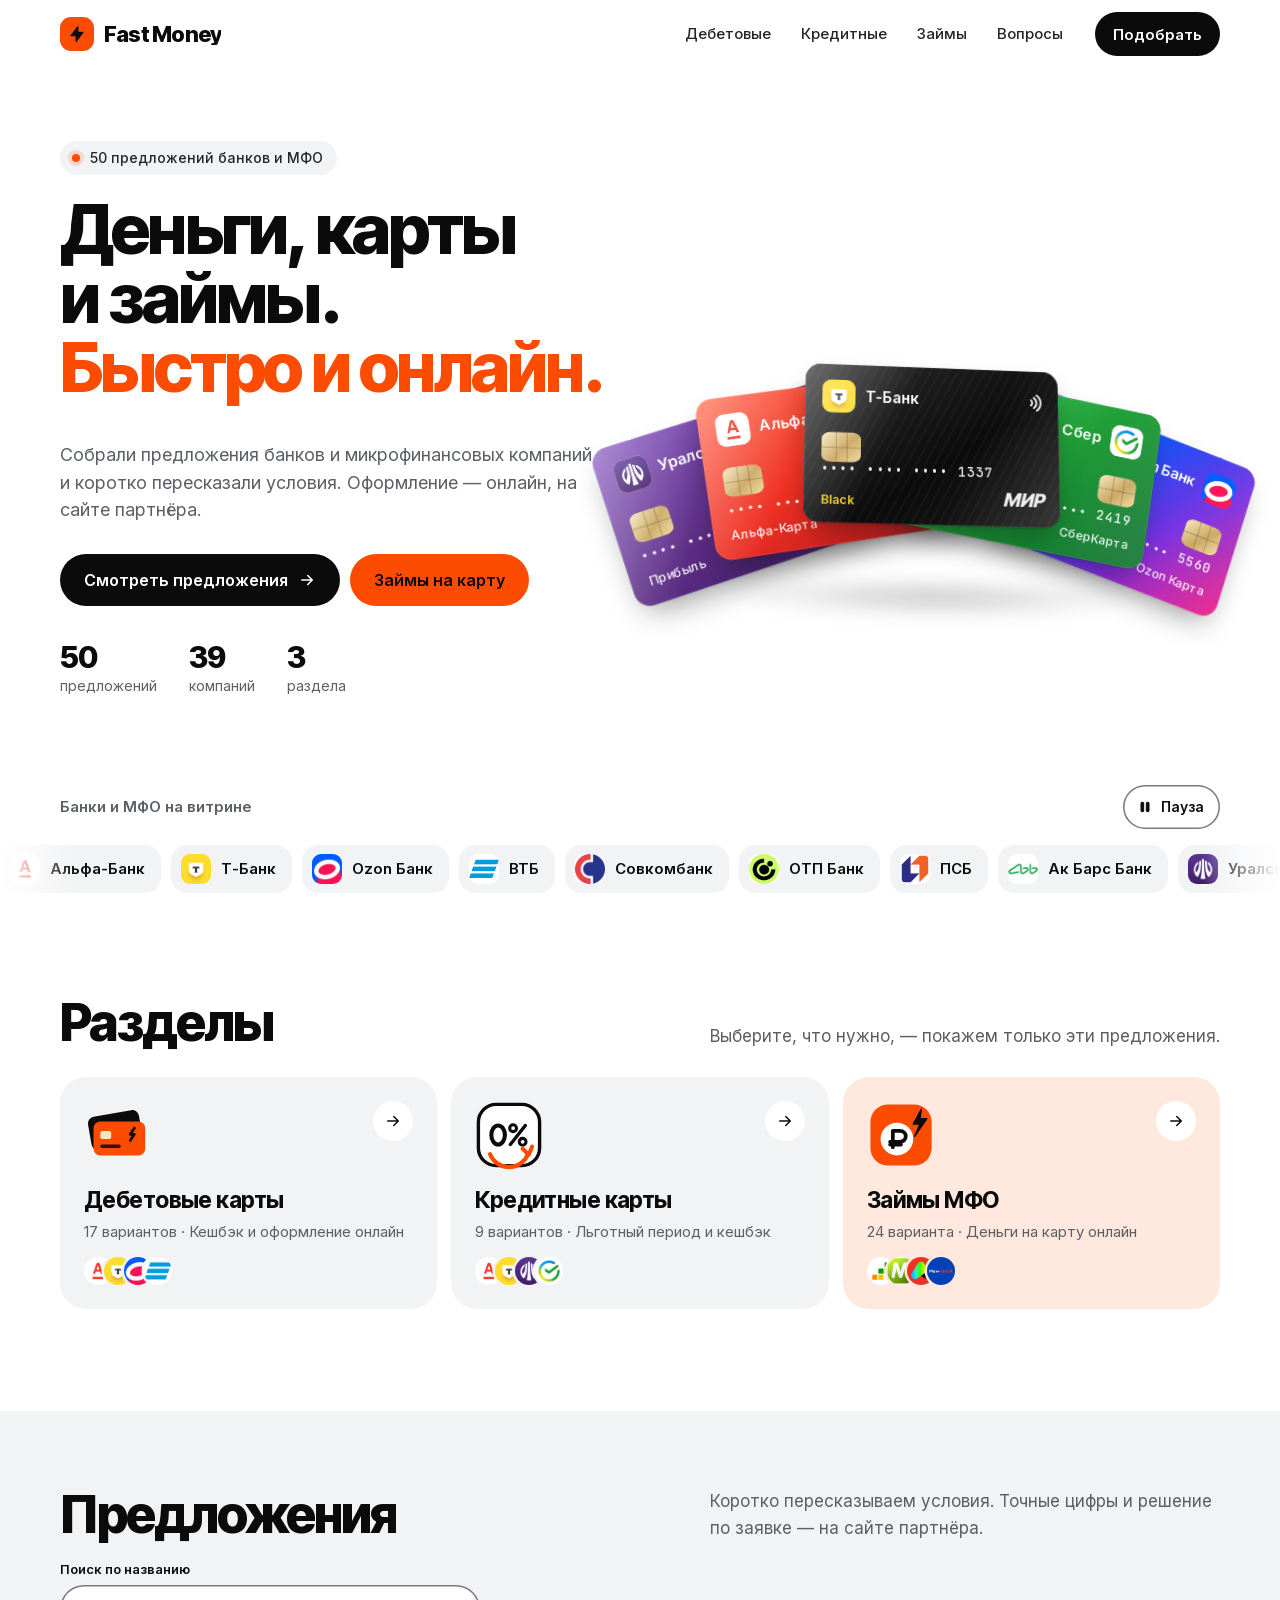
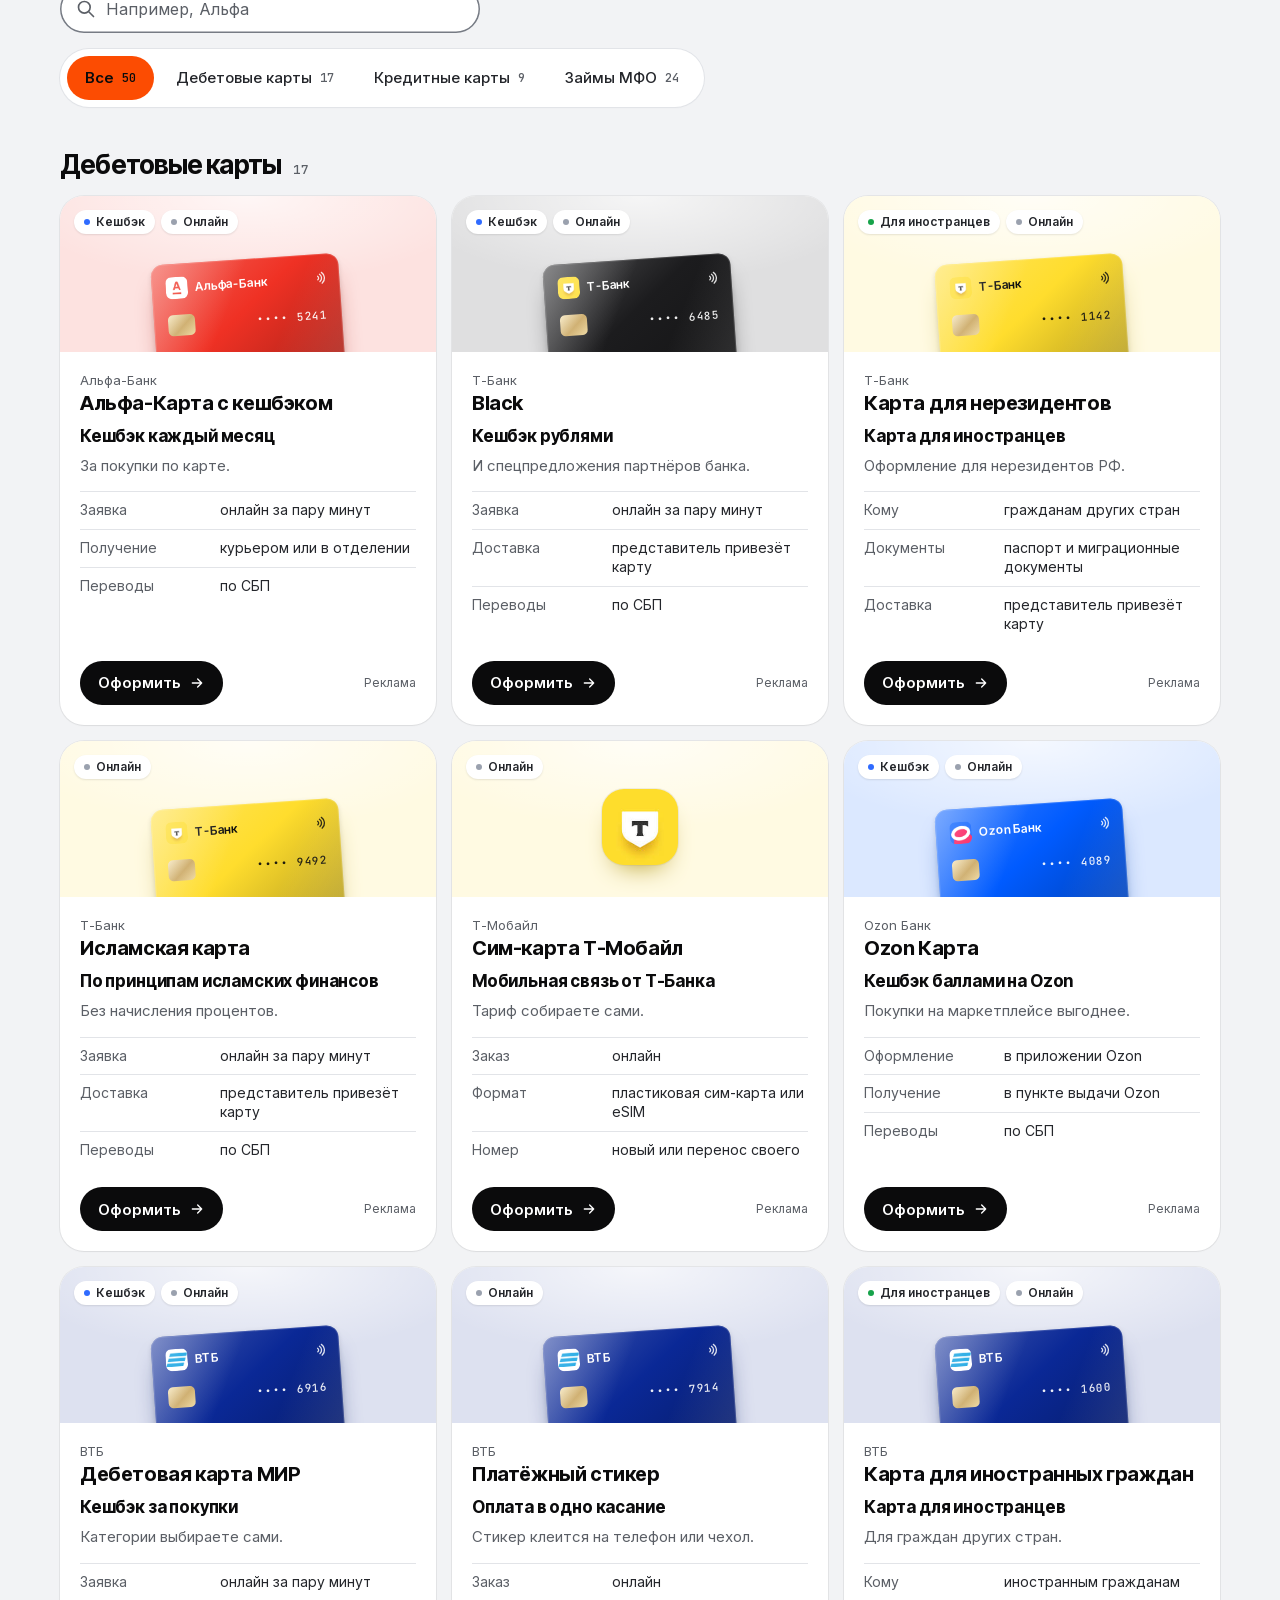
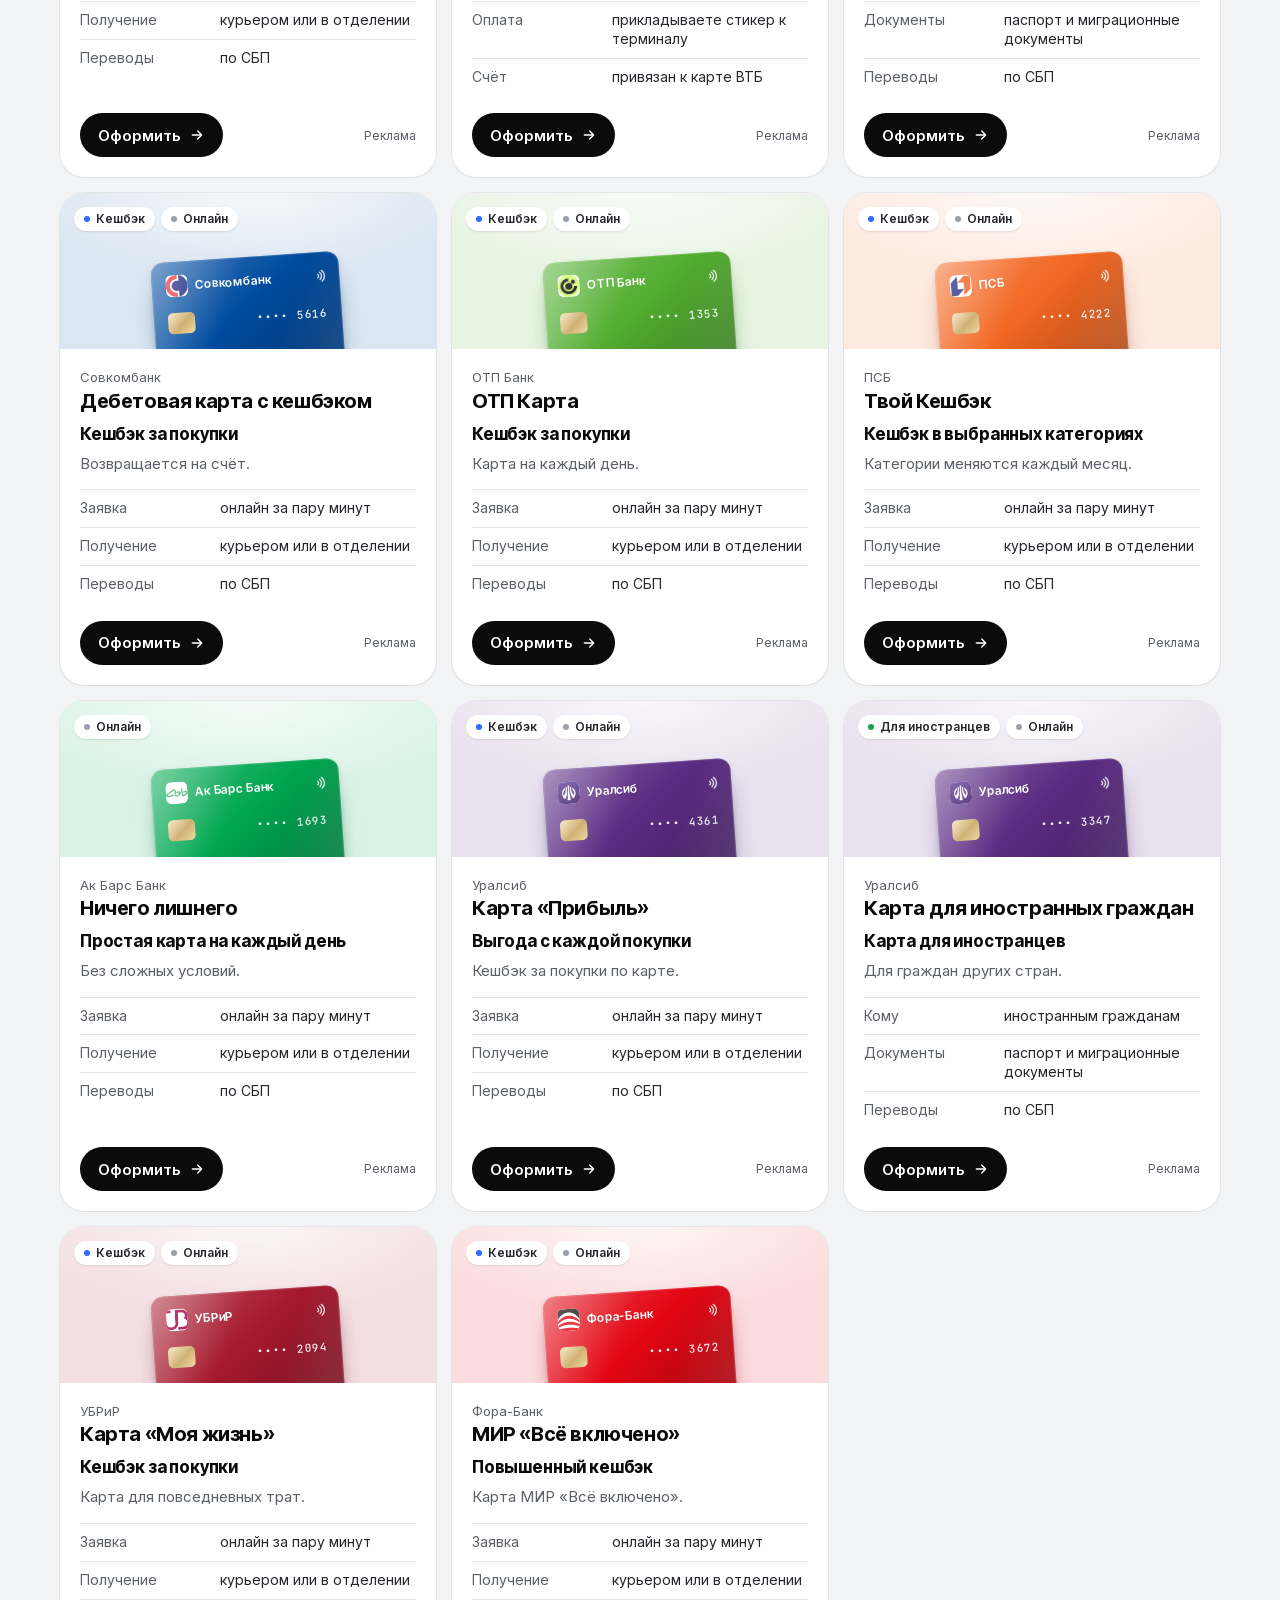
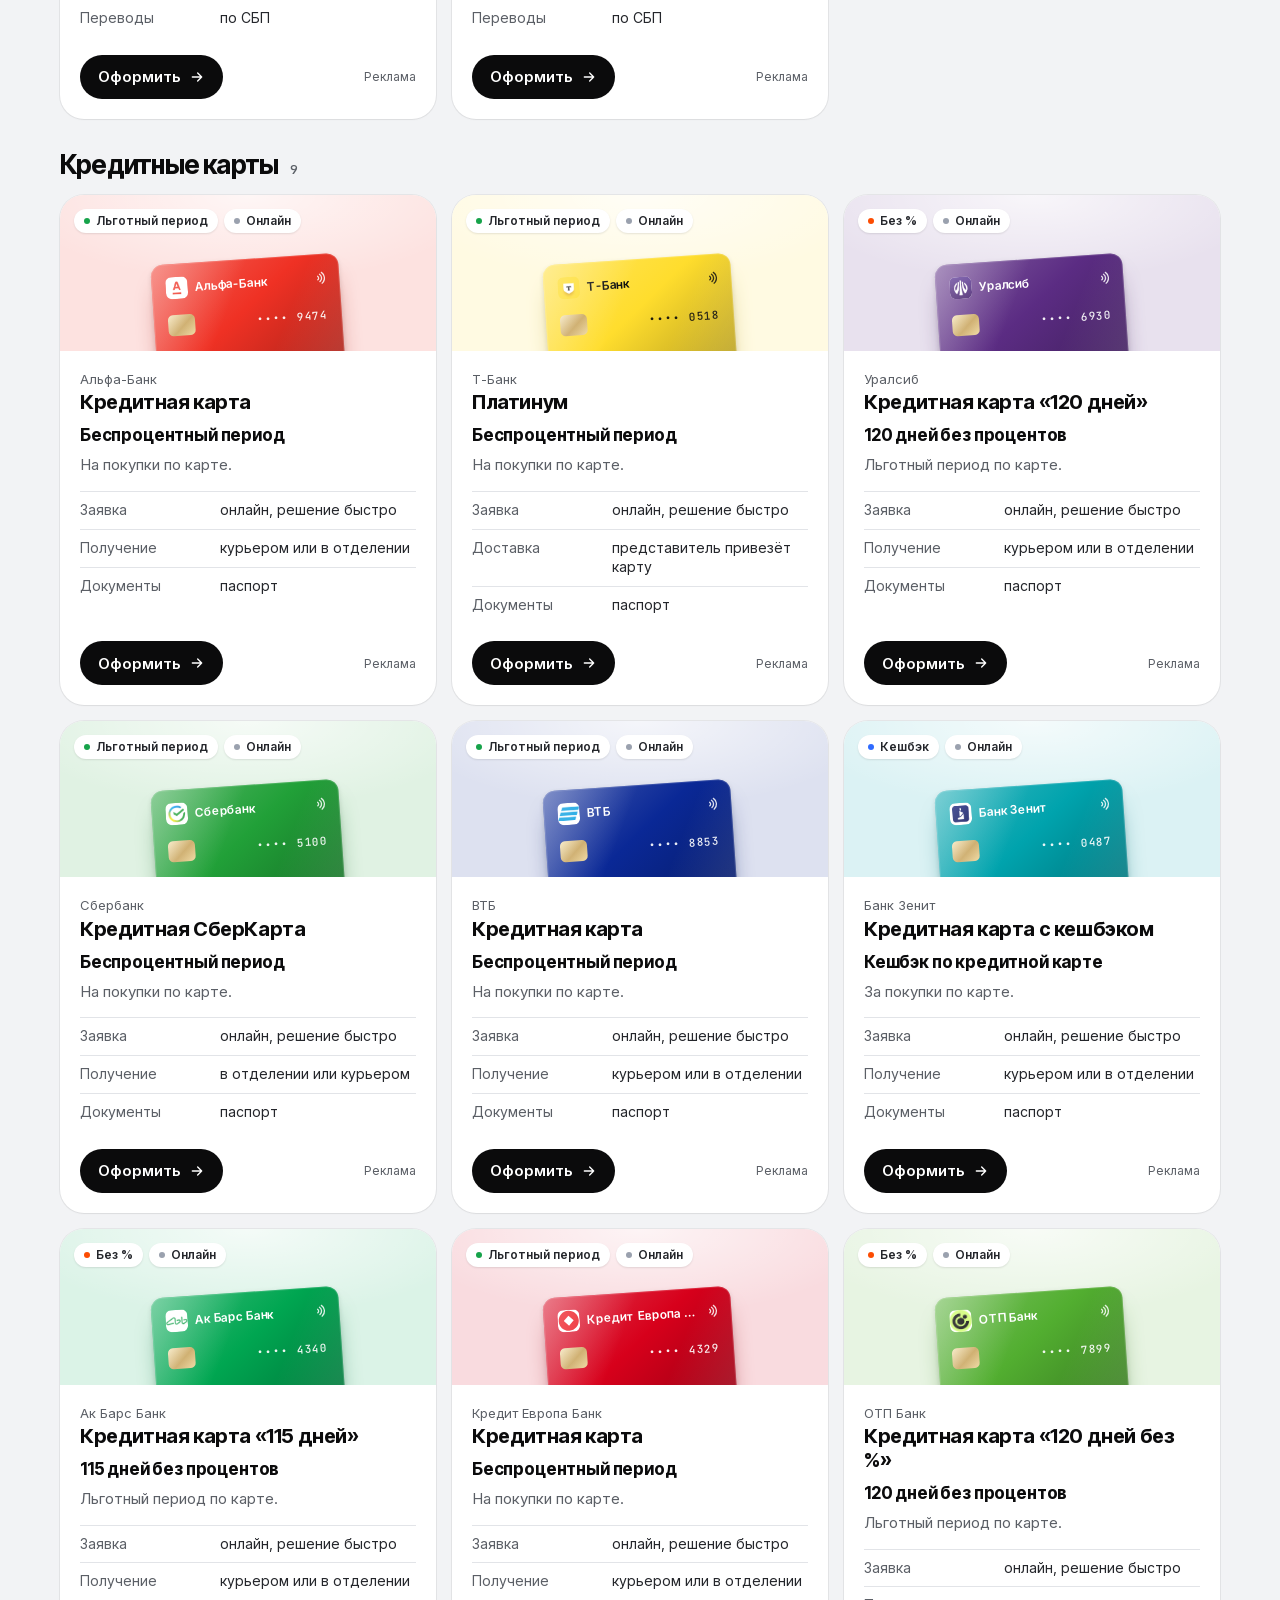
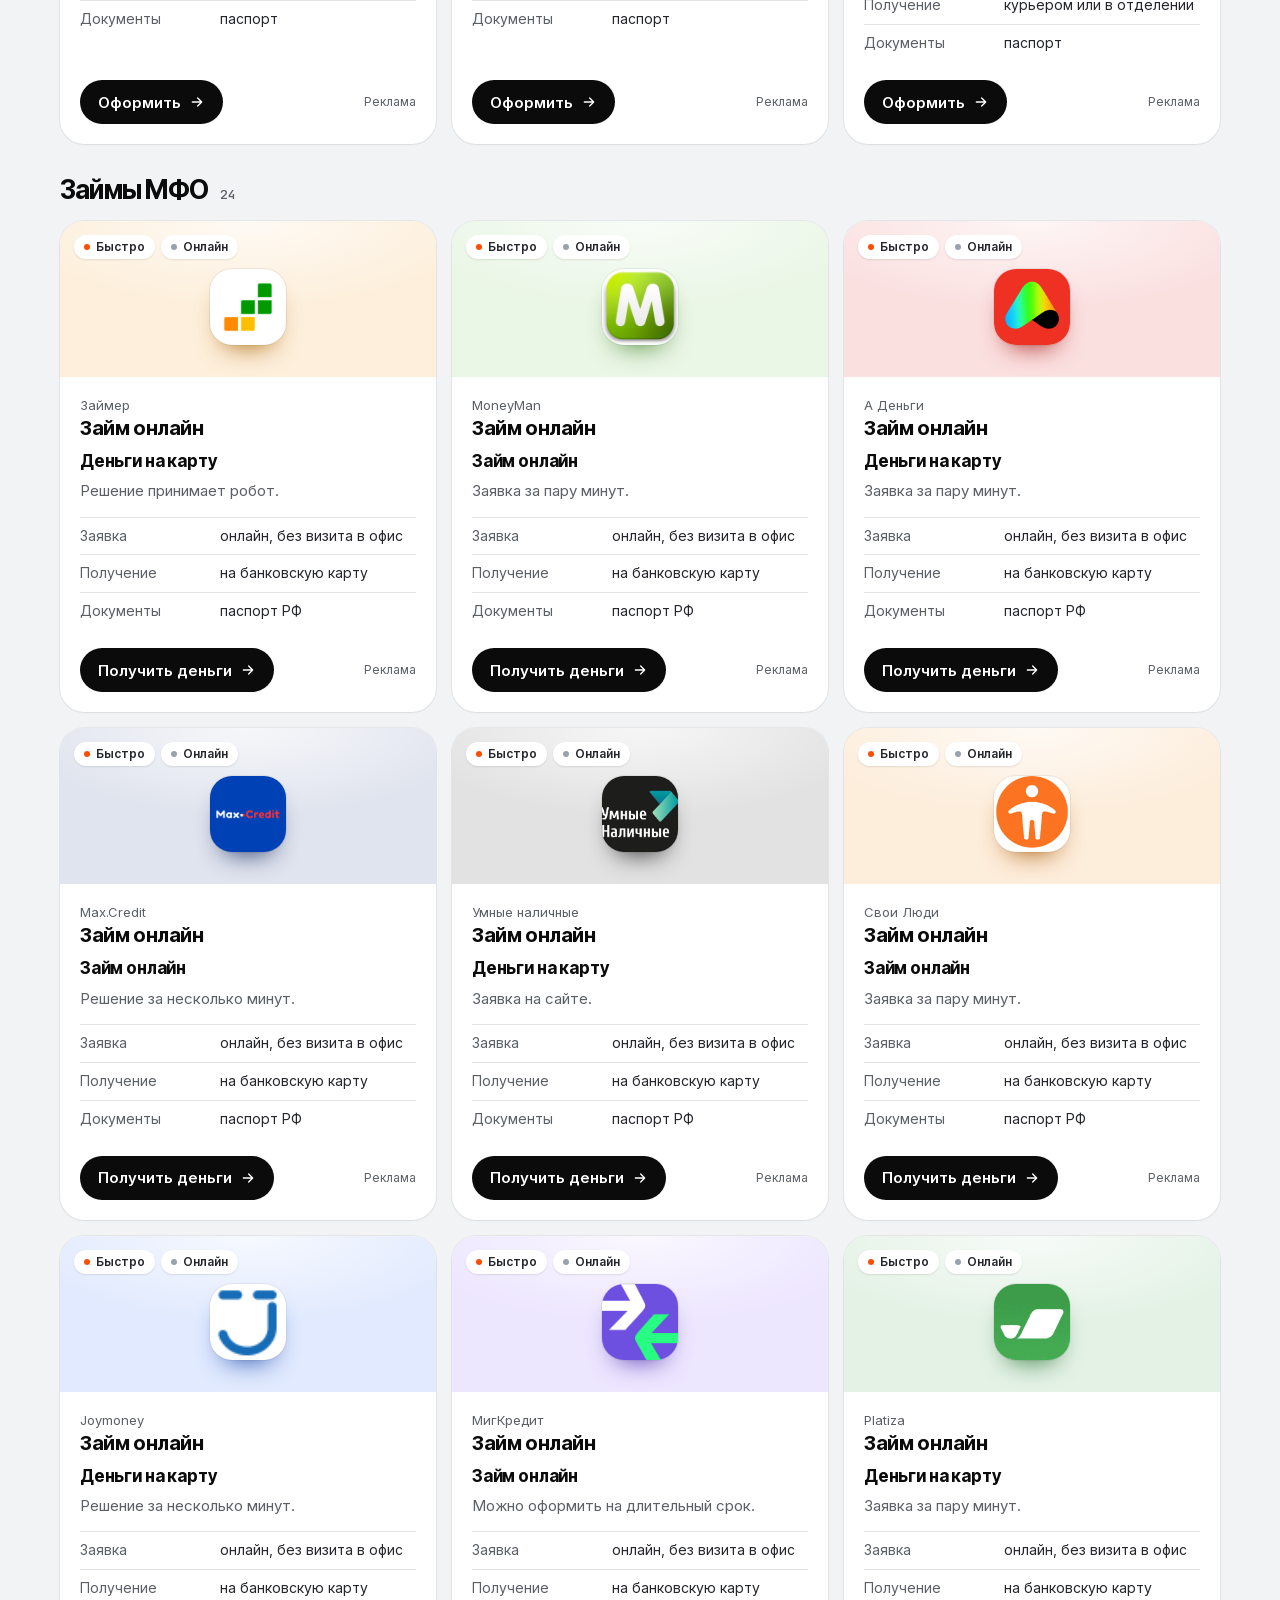
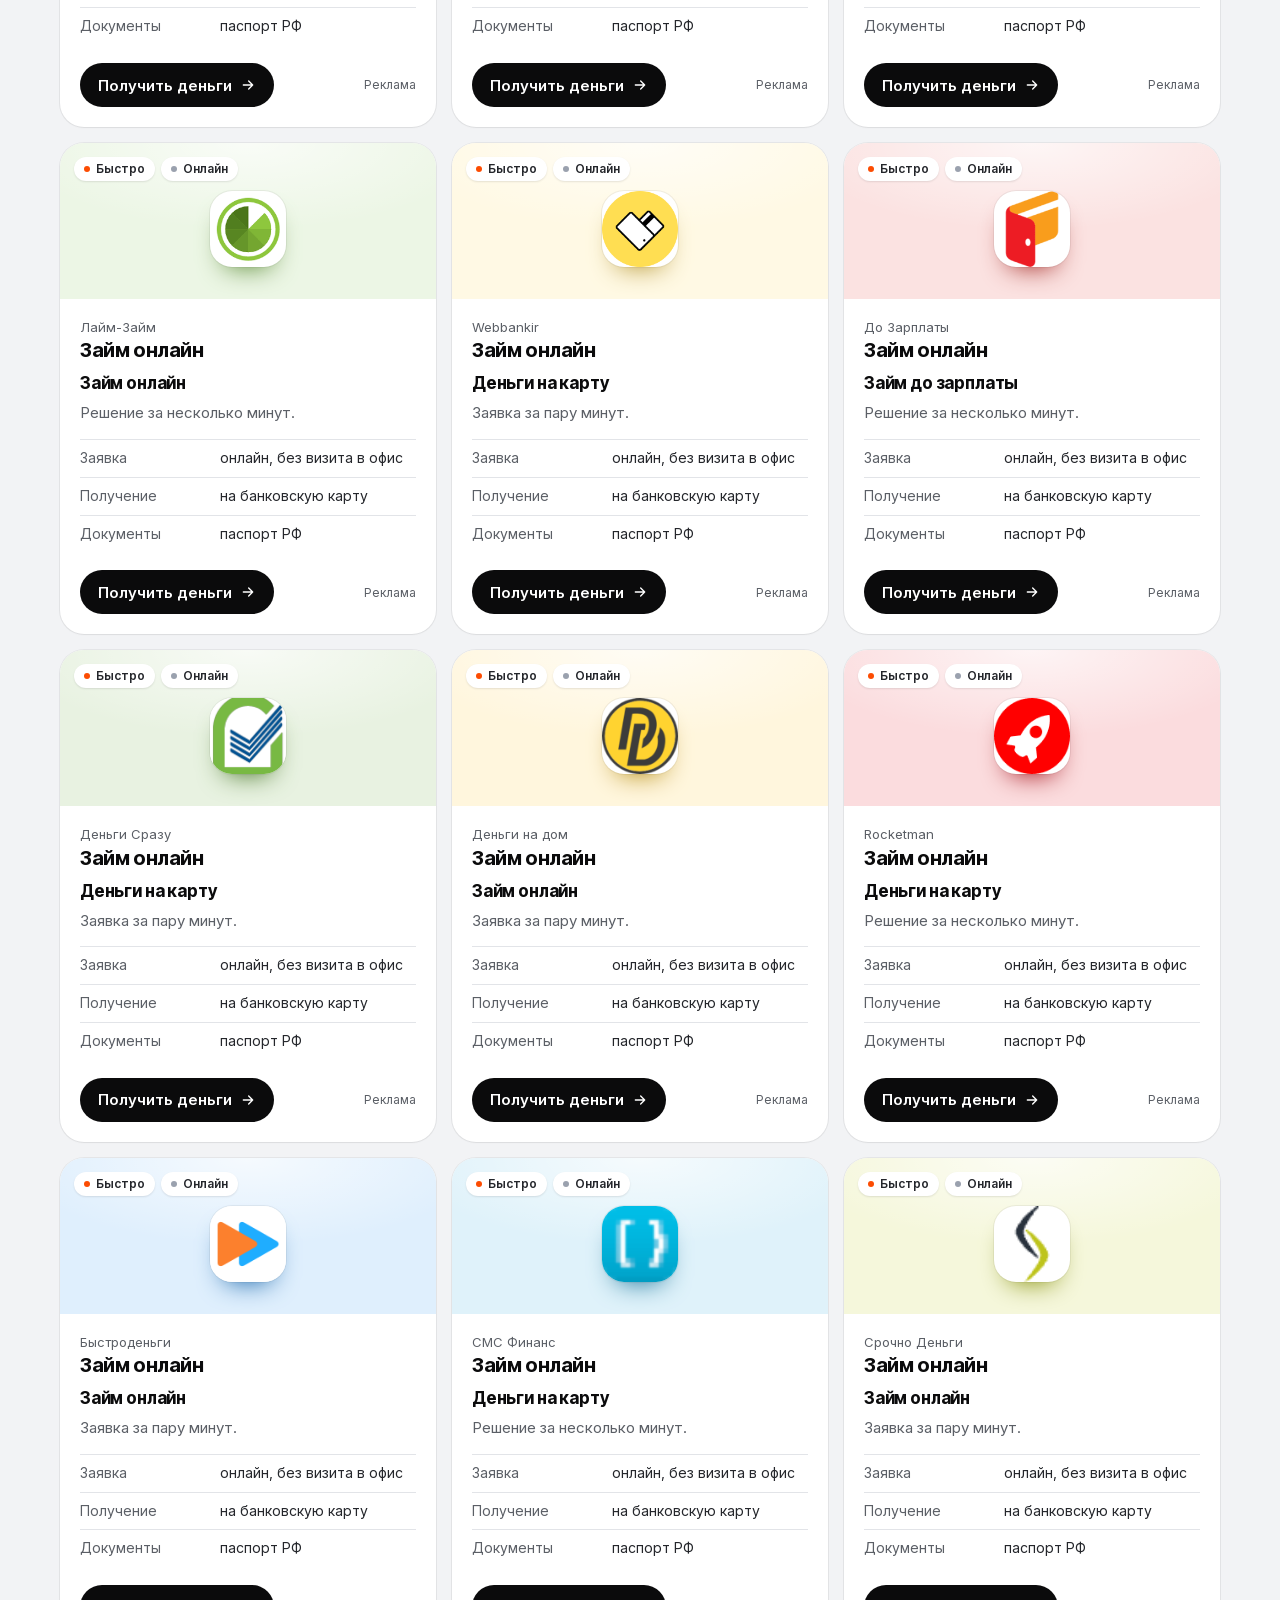
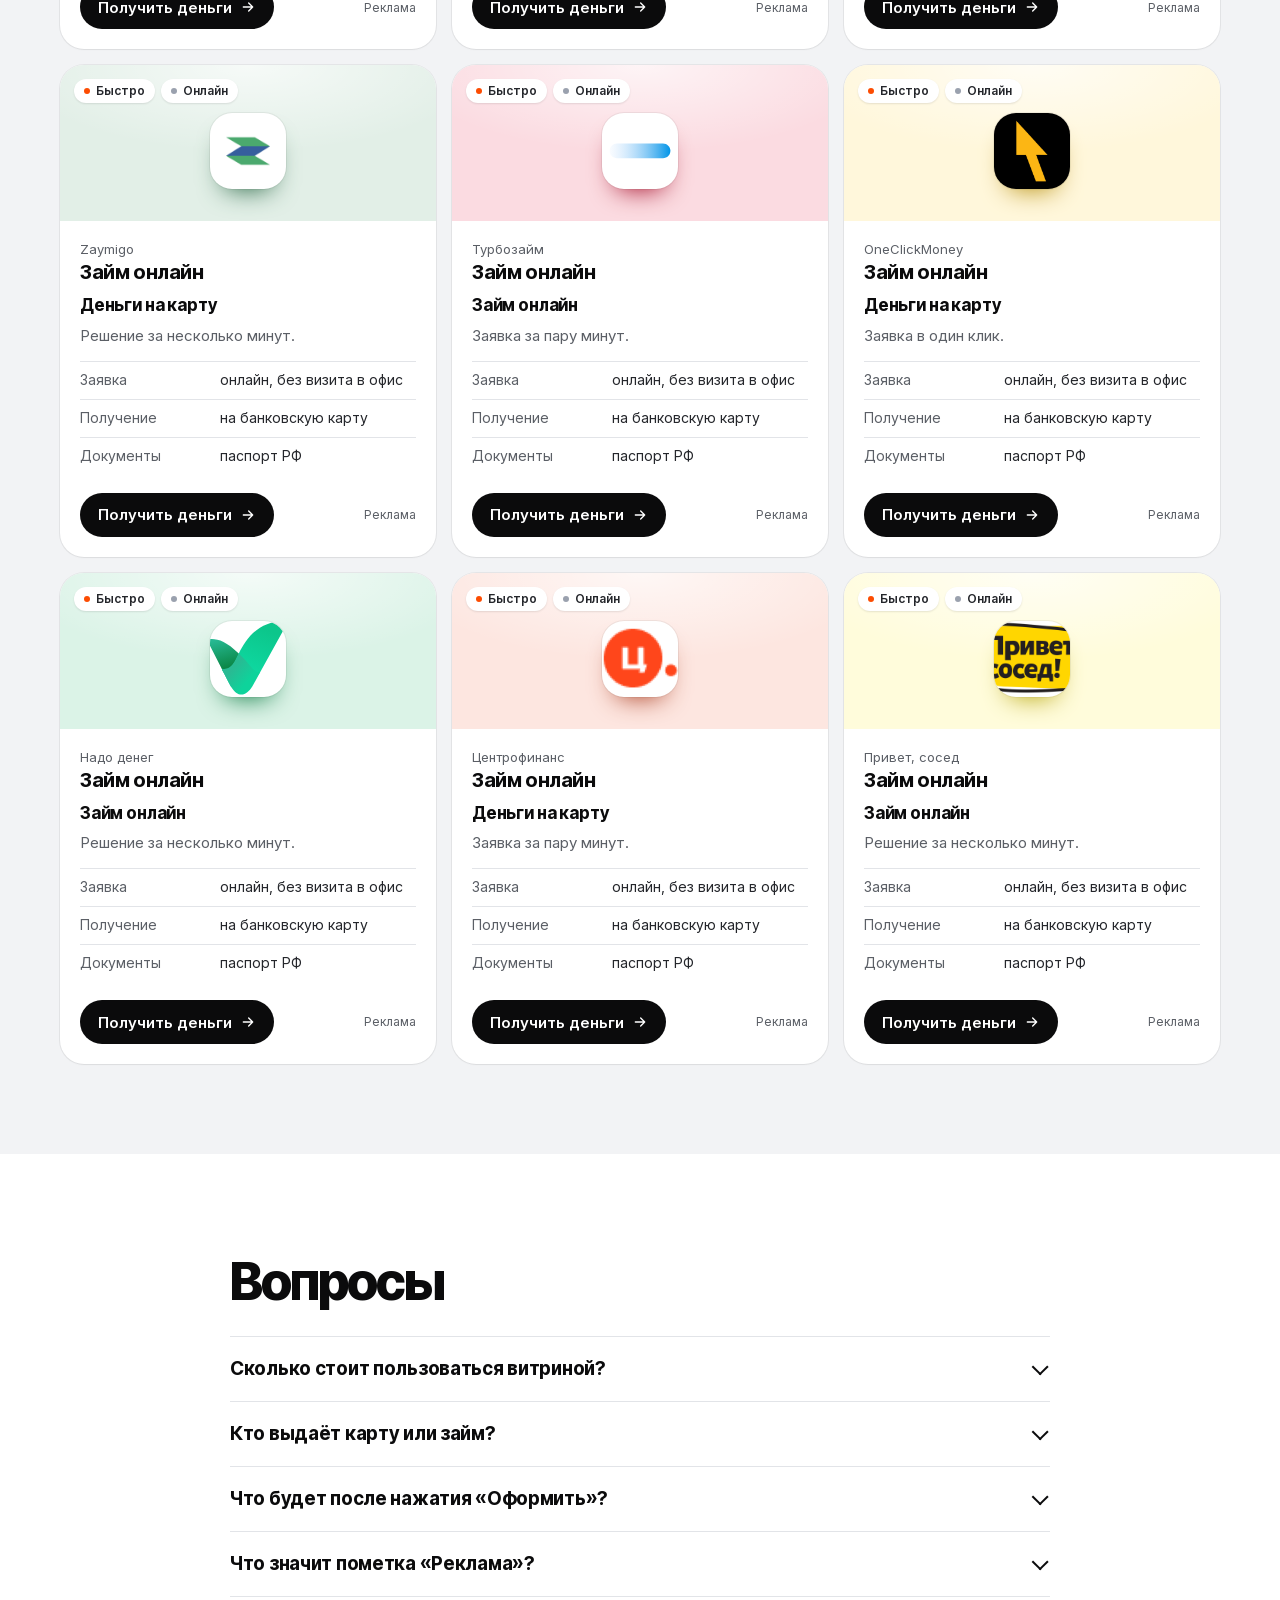
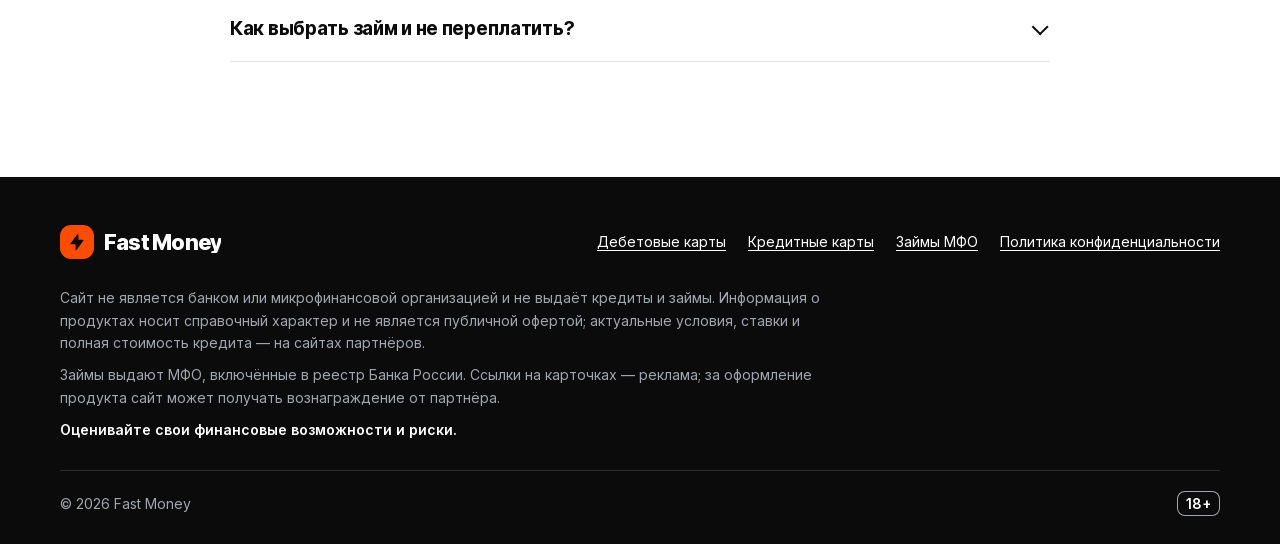
==== index.html @ 86ed14af "Fast Money: витрина финпредложений (превью)" ====
<!doctype html>
<html lang="ru">
<head>
<meta charset="utf-8">
<meta name="viewport" content="width=device-width, initial-scale=1">
<title>Fast Money — дебетовые и кредитные карты, займы МФО онлайн</title>
<meta name="description" content="Fast Money — витрина предложений банков и МФО: дебетовые и кредитные карты, займы на карту. Коротко об условиях, оформление онлайн на сайте партнёра.">
<meta name="theme-color" content="#FFFFFF">
<link rel="icon" href="favicon.svg" type="image/svg+xml">
<link rel="preload" href="fonts/intertight-cyr.woff2" as="font" type="font/woff2" crossorigin>
<link rel="preload" href="fonts/inter-cyr.woff2" as="font" type="font/woff2" crossorigin>
<link rel="stylesheet" href="css/style.css?v=20261003">
<meta property="og:type" content="website">
<meta property="og:title" content="Fast Money — карты и займы онлайн">
<meta property="og:description" content="Дебетовые и кредитные карты, займы на карту. Оформление онлайн на сайте партнёра.">
<meta property="og:url" content="https://daviddavidso.github.io/fast-money/">
<meta name="robots" content="noindex, nofollow">
<link rel="canonical" href="https://daviddavidso.github.io/fast-money/">
<script>document.documentElement.classList.add('js');</script>
</head>
<body>
<a class="skip" href="#main">Перейти к основному содержимому</a>

<!-- Иконки интерфейса — Tabler Icons (MIT). -->
<svg width="0" height="0" class="sprite" aria-hidden="true" focusable="false">
  <symbol id="i-arrow" viewBox="0 0 24 24"><path d="M5 12h14M13 6l6 6-6 6"/></symbol>
  <symbol id="i-out" viewBox="0 0 24 24"><path d="M7 17 17 7M9 7h8v8"/></symbol>
  <symbol id="i-bolt" viewBox="0 0 24 24"><path d="M13 3v7h6l-8 11v-7H5l8-11"/></symbol>
  <symbol id="i-search" viewBox="0 0 24 24"><path d="M3 10a7 7 0 1 0 14 0 7 7 0 1 0-14 0M21 21l-6-6"/></symbol>
  <symbol id="i-pause" viewBox="0 0 24 24"><path d="M6 6a1 1 0 0 1 1-1h2a1 1 0 0 1 1 1v12a1 1 0 0 1-1 1H7a1 1 0 0 1-1-1zM14 6a1 1 0 0 1 1-1h2a1 1 0 0 1 1 1v12a1 1 0 0 1-1 1h-2a1 1 0 0 1-1-1z"/></symbol>
  <symbol id="i-play" viewBox="0 0 24 24"><path d="M7 4v16l13-8z"/></symbol>
  <symbol id="i-nfc" viewBox="0 0 40 60"><path d="M6 22 A10 10 0 0 1 6 38M15 14 A20 20 0 0 1 15 46M24 6 A30 30 0 0 1 24 54"/></symbol>
</svg>

<header class="hdr" id="hdr">
  <div class="wrap hdr__in">
    <a class="logo" href="./">
      <span class="logo__mark" aria-hidden="true"><svg viewBox="0 0 24 24" focusable="false"><use href="#i-bolt"/></svg></span>
      <span class="logo__word" data-brand lang="en">Fast Money</span>
    </a>
    <nav aria-label="Основное меню">
      <ul>
        <li><a href="#cat-debit">Дебетовые</a></li>
        <li><a href="#cat-credit">Кредитные</a></li>
        <li><a href="#cat-mfo">Займы</a></li>
        <li><a href="#faq">Вопросы</a></li>
      </ul>
    </nav>
    <a class="btn btn--sm hdr__cta" href="#catalog">Подобрать</a>
  </div>
</header>

<main id="main">
  <section class="hero wrap" aria-labelledby="hero-h">
    <div class="hero__grid">
      <div class="hero__head">
        <p class="pill"><i aria-hidden="true"></i><span id="pill" data-tagline>50 предложений банков и МФО</span></p>
        <h1 id="hero-h">Деньги, карты и&nbsp;займы. <span>Быстро и&nbsp;онлайн.</span></h1>
      </div>

      <!-- Веер карт — украшение: скрыт от скринридера, фокуса внутри нет. -->
      <div class="fan" id="fan" aria-hidden="true">
        <div class="fan__stage" id="fan-stage">
          <div class="fan__floor"></div>
          <div class="bank bank--uralsib" data-slot="0">
            <div class="bank__face">
              <div class="bank__top"><img class="bank__logo" src="img/logos/uralsib.png" alt="" width="40" height="40"><span>Уралсиб</span><svg class="bank__nfc" viewBox="0 0 40 60"><use href="#i-nfc"/></svg></div>
              <div class="bank__chip"></div><div class="bank__num">•••• •••• •••• 7031</div>
              <div class="bank__bottom"><span>Прибыль</span></div>
            </div>
          </div>
          <div class="bank bank--alfa" data-slot="1">
            <div class="bank__face">
              <div class="bank__top"><img class="bank__logo" src="img/logos/alfabank.png" alt="" width="40" height="40"><span>Альфа-Банк</span><svg class="bank__nfc" viewBox="0 0 40 60"><use href="#i-nfc"/></svg></div>
              <div class="bank__chip"></div><div class="bank__num">•••• •••• •••• 8804</div>
              <div class="bank__bottom"><span>Альфа-Карта</span></div>
            </div>
          </div>
          <div class="bank bank--t" data-slot="2">
            <div class="bank__face">
              <div class="bank__top"><img class="bank__logo" src="img/logos/tbank.png" alt="" width="40" height="40"><span>Т-Банк</span><svg class="bank__nfc" viewBox="0 0 40 60"><use href="#i-nfc"/></svg></div>
              <div class="bank__chip"></div><div class="bank__num">•••• •••• •••• 1337</div>
              <div class="bank__bottom"><span>Black</span><span class="bank__mir">МИР</span></div>
            </div>
          </div>
          <div class="bank bank--sber bank--r" data-slot="3">
            <div class="bank__face">
              <div class="bank__top"><img class="bank__logo" src="img/logos/sberbank.png" alt="" width="40" height="40"><span>Сбер</span><svg class="bank__nfc" viewBox="0 0 40 60"><use href="#i-nfc"/></svg></div>
              <div class="bank__chip"></div><div class="bank__num">•••• •••• •••• 2419</div>
              <div class="bank__bottom"><span>СберКарта</span></div>
            </div>
          </div>
          <div class="bank bank--ozon bank--r" data-slot="4">
            <div class="bank__face">
              <div class="bank__top"><img class="bank__logo" src="img/logos/ozon.png" alt="" width="40" height="40"><span>Ozon Банк</span><svg class="bank__nfc" viewBox="0 0 40 60"><use href="#i-nfc"/></svg></div>
              <div class="bank__chip"></div><div class="bank__num">•••• •••• •••• 5560</div>
              <div class="bank__bottom"><span>Ozon Карта</span></div>
            </div>
          </div>
        </div>
      </div>

      <div class="hero__body">
        <p class="hero__lead">Собрали предложения банков и микрофинансовых компаний и коротко пересказали условия. Оформление — онлайн, на сайте партнёра.</p>
        <div class="hero__cta">
          <a class="btn" href="#catalog">Смотреть предложения<svg class="ico" aria-hidden="true" focusable="false"><use href="#i-arrow"/></svg></a>
          <a class="btn btn--hot" href="#cat-mfo" data-f="mfo">Займы на карту</a>
        </div>
        <ul class="hero__facts" id="facts" role="list">
          <li><b>50</b><span>предложений</span></li>
          <li><b>36</b><span>компаний</span></li>
          <li><b>3</b><span>раздела</span></li>
        </ul>
      </div>
    </div>
  </section>

  <section class="partners" aria-labelledby="partners-h">
    <div class="wrap partners__bar">
      <h2 class="partners__title" id="partners-h">Банки и МФО на витрине</h2>
      <button type="button" class="mq-toggle" id="mq-toggle"><svg class="ico" aria-hidden="true" focusable="false"><use href="#i-pause"/></svg><span class="mq-toggle__t">Пауза</span></button>
    </div>
    <div class="marquee" id="marquee">
      <div class="marquee__track" id="marquee-track">
        <ul class="marquee__list" role="list" aria-label="Партнёры" id="marquee-list"></ul>
      </div>
    </div>
  </section>

  <section class="sec wrap" id="sections-sec" aria-labelledby="sections-h">
    <div class="sec__head">
      <h2 id="sections-h">Разделы</h2>
      <p>Выберите, что нужно, — покажем только эти предложения.</p>
    </div>
    <ul class="bento" id="bento" role="list"></ul>
  </section>

  <section class="catalog" id="catalog" aria-labelledby="catalog-h">
    <div class="wrap">
      <div class="sec__head">
        <h2 id="catalog-h">Предложения</h2>
        <p>Коротко пересказываем условия. Точные цифры и решение по заявке — на сайте партнёра.</p>
      </div>
      <search class="find">
        <form id="find-form" action="#catalog">
          <label class="find__label" for="q">Поиск по названию</label>
          <span class="find__box">
            <svg class="ico" aria-hidden="true" focusable="false"><use href="#i-search"/></svg>
            <input type="search" id="q" name="q" autocomplete="off" spellcheck="false" placeholder="Например, Альфа">
          </span>
        </form>
      </search>
      <div class="filters"><div class="seg" role="group" aria-label="Показать раздел" id="filters"></div></div>
      <p class="vh" role="status" aria-atomic="true" id="count-status"></p>
      <p class="vh" role="status" aria-atomic="true" id="cta-status"></p>
      <div id="sections"><p class="state">Загружаем предложения…</p></div>
      <div class="empty" id="empty" hidden>
        <p class="empty__t" id="empty-text"></p>
        <button type="button" class="btn btn--soft" id="reset">Сбросить поиск</button>
      </div>
    </div>
  </section>

  <section class="sec wrap faq" id="faq" aria-labelledby="faq-h">
    <div class="sec__head"><h2 id="faq-h">Вопросы</h2></div>
    <details><summary>Сколько стоит пользоваться витриной?</summary><p>Нисколько. Вы переходите на сайт банка или МФО и оформляете продукт там — на их условиях.</p></details>
    <details><summary>Кто выдаёт карту или займ?</summary><p>Банк или микрофинансовая компания, чьё предложение вы выбрали. Мы не выдаём кредиты и займы и не принимаем решение по заявке — мы собрали предложения в одном месте.</p></details>
    <details><summary>Что будет после нажатия «Оформить»?</summary><p>В новой вкладке откроется сайт партнёра. Там вы заполняете заявку, а банк или МФО сообщает решение. Перед отправкой прочитайте условия на сайте партнёра полностью.</p></details>
    <details><summary>Что значит пометка «Реклама»?</summary><p>Ссылки на витрине рекламные. По закону такие ссылки маркируются, а номер erid показывает, что реклама зарегистрирована.</p></details>
    <details><summary>Как выбрать займ и не переплатить?</summary><p>Смотрите полную стоимость займа (ПСК) — она указана на сайте МФО. Берите сумму, которую точно вернёте в срок, и не оформляйте несколько займов сразу.</p></details>
  </section>
</main>

<footer class="ftr">
  <div class="wrap">
    <div class="ftr__top">
      <a class="logo logo--light" href="./">
        <span class="logo__mark" aria-hidden="true"><svg viewBox="0 0 24 24" focusable="false"><use href="#i-bolt"/></svg></span>
        <span class="logo__word" data-brand lang="en">Fast Money</span>
      </a>
      <nav class="ftr__nav" aria-label="Подвал">
        <a href="#cat-debit">Дебетовые карты</a>
        <a href="#cat-credit">Кредитные карты</a>
        <a href="#cat-mfo">Займы МФО</a>
        <a href="privacy.html">Политика конфиденциальности</a>
      </nav>
    </div>
    <div class="ftr__legal">
      <p>Сайт не является банком или микрофинансовой организацией и не выдаёт кредиты и займы. Информация о продуктах носит справочный характер и не является публичной офертой; актуальные условия, ставки и полная стоимость кредита — на сайтах партнёров.</p>
      <p>Займы выдают МФО, включённые в реестр Банка России. Ссылки на карточках — реклама; за оформление продукта сайт может получать вознаграждение от партнёра.</p>
      <p><b>Оценивайте свои финансовые возможности и риски.</b></p>
    </div>
    <p class="ftr__bottom"><span>© <span id="year">2026</span> <span data-brand-text>Fast Money</span></span><span class="ftr__age">18+</span></p>
  </div>
</footer>

<script src="data.js?v=20261004"></script>
<script src="js/brands.js?v=20261003"></script>
<script src="js/icons.js?v=20261003"></script>
<script src="js/app.js?v=20261003"></script>
</body>
</html>
---- css/style.css ----
/* ═══════════════════════════════════════════════════════════════════════
   FAST MONEY v2 — белый минимализм 2026: 3D-веер карт в первом экране,
   плитки разделов с живыми иконками, каталог из белых карточек в цветах
   брендов на светлой полосе.

   Оранжевый #FC4C02 даёт на белом только 3,4:1 — поэтому он живёт
   заливкой под чёрным текстом (5,8:1) и в КРУПНОМ тексте (вторая строка
   H1, 3:1 для крупного шрифта достаточно). В мелкий текст, рамки полей
   и кольцо фокуса его не ставить.
   ═══════════════════════════════════════════════════════════════════════ */

@font-face { font-family: 'Inter Tight'; font-style: normal; font-weight: 500 800; font-display: swap;
  src: url(../fonts/intertight-cyr.woff2) format('woff2'); unicode-range: U+0301, U+0400-045F, U+0490-0491, U+04B0-04B1, U+2116; }
@font-face { font-family: 'Inter Tight'; font-style: normal; font-weight: 500 800; font-display: swap;
  src: url(../fonts/intertight-lat.woff2) format('woff2'); unicode-range: U+0000-00FF, U+0131, U+0152-0153, U+02BB-02BC, U+02C6, U+02DA, U+02DC, U+0304, U+0308, U+0329, U+2000-206F, U+20AC, U+2122, U+2191, U+2193, U+2212, U+2215, U+FEFF, U+FFFD; }
@font-face { font-family: 'Inter'; font-style: normal; font-weight: 400 600; font-display: swap;
  src: url(../fonts/inter-cyr.woff2) format('woff2'); unicode-range: U+0301, U+0400-045F, U+0490-0491, U+04B0-04B1, U+2116; }
@font-face { font-family: 'Inter'; font-style: normal; font-weight: 400 600; font-display: swap;
  src: url(../fonts/inter-lat.woff2) format('woff2'); unicode-range: U+0000-00FF, U+0131, U+0152-0153, U+02BB-02BC, U+02C6, U+02DA, U+02DC, U+0304, U+0308, U+0329, U+2000-206F, U+20AC, U+2122, U+2191, U+2193, U+2212, U+2215, U+FEFF, U+FFFD; }
@font-face { font-family: 'JetBrains Mono'; font-style: normal; font-weight: 500; font-display: swap;
  src: url(../fonts/jetbrains-500-latin.woff2) format('woff2'); }

:root {
  --bg: #FFFFFF;
  --surface: #F2F3F5;
  --surface-2: #E8EAED;
  --line: #E2E4E8;
  --ink: #0B0B0C;
  --ink-2: #24262B;
  --muted: #5B5F66;          /* 6,4:1 на белом, 5,8:1 на --surface */
  --ctl-line: #767B84;       /* рамки полей: 4,25:1 на белом — только рамки, не текст */
  --accent: #FC4C02;
  --radius: 26px;
  --gutter: clamp(16px, 4vw, 40px);
  --f: 'Inter', system-ui, -apple-system, 'Segoe UI', Roboto, Arial, sans-serif;
  --f-d: 'Inter Tight', 'Inter', system-ui, -apple-system, 'Segoe UI', Roboto, Arial, sans-serif;
  --f-mono: 'JetBrains Mono', ui-monospace, 'SF Mono', Menlo, monospace;
  --ease-out: cubic-bezier(.16, 1, .3, 1);
}
* { box-sizing: border-box; }
[hidden] { display: none !important; }
/* шапка и полоса фильтра липкие: якоря и фокус не должны уходить под них.
   --hdr / --flt — их настоящая высота (js/app.js) */
html { scroll-padding-top: calc(var(--hdr, 69px) + 12px); -webkit-text-size-adjust: 100%; text-size-adjust: 100%; }
@media (prefers-reduced-motion: no-preference) { html { scroll-behavior: smooth; } }
body { margin: 0; background: var(--bg); color: var(--ink); font: 400 1.0625rem/1.55 var(--f); -webkit-font-smoothing: antialiased; overflow-x: clip; }
img { max-width: 100%; display: block; }
h1, h2, h3, h4, p { margin: 0; }
a { color: inherit; text-decoration-thickness: 1.5px; text-underline-offset: 3px; }
button, input { font: inherit; color: inherit; }
main:focus { outline: none; }
.sprite { position: absolute; width: 0; height: 0; overflow: hidden; }
.ico { width: 18px; height: 18px; flex: none; fill: none; stroke: currentColor; stroke-width: 2; stroke-linecap: round; stroke-linejoin: round; }

/* Фокус — двойное кольцо: чёрное снаружи, белый зазор. Видно на белом,
   сером, оранжевом и на тёмных кнопках. */
:focus-visible { outline: 3px solid var(--ink); outline-offset: 2px; box-shadow: 0 0 0 5px #fff; }
.ftr :focus-visible, .foot :focus-visible { outline-color: #fff; box-shadow: 0 0 0 5px var(--ink); }

.vh { position: absolute !important; width: 1px; height: 1px; padding: 0; margin: -1px; overflow: hidden; clip: rect(0 0 0 0); white-space: nowrap; border: 0; }
.wrap { width: min(1240px, 100%); margin-inline: auto; padding-inline: var(--gutter); }
.skip { position: absolute; left: 12px; top: -100px; z-index: 60; padding: 12px 16px; border-radius: 12px; background: var(--ink); color: #fff; font-weight: 600; text-decoration: none; }
.skip:focus { top: 12px; }

/* ---------- кнопки ---------- */
.btn { display: inline-flex; align-items: center; justify-content: center; gap: 10px; min-height: 52px; padding: 0 24px; border-radius: 999px; border: 0;
  background: var(--ink); color: #fff; font: 600 1rem/1 var(--f); text-decoration: none; cursor: pointer; white-space: nowrap;
  transition: transform .2s var(--ease-out), background-color .2s; }
.btn:hover { background: var(--ink-2); }
.btn:active { transform: scale(.98); }
.btn--soft { background: #fff; color: var(--ink); box-shadow: inset 0 0 0 1.5px var(--ctl-line); }
.btn--soft:hover { background: var(--surface); }
.btn--hot { background: var(--accent); color: var(--ink); }
.btn--hot:hover { background: #F04600; }
.btn--sm { min-height: 44px; padding: 0 18px; font-size: .9375rem; }

/* ---------- шапка ---------- */
.hdr { position: sticky; top: 0; z-index: 30; background: rgba(255,255,255,.86); -webkit-backdrop-filter: saturate(1.6) blur(14px); backdrop-filter: saturate(1.6) blur(14px); border-bottom: 1px solid transparent; transition: border-color .2s; }
.hdr.is-stuck { border-bottom-color: var(--line); }
.hdr__in { display: flex; align-items: center; gap: 12px; min-height: 68px; }
.logo { display: inline-flex; align-items: center; gap: 10px; min-width: 0; text-decoration: none; border-radius: 12px; }
.logo__mark { width: 34px; height: 34px; border-radius: 11px; background: var(--accent); display: grid; place-items: center; flex: none; }
.logo__mark svg { width: 20px; height: 20px; fill: var(--ink); stroke: var(--ink); stroke-width: 1.5; stroke-linejoin: round; }
.logo__word { font: 800 1.375rem/1 var(--f-d); letter-spacing: -.035em; white-space: nowrap; overflow: hidden; text-overflow: ellipsis; }
.hdr nav { margin-left: auto; }
.hdr nav ul { display: flex; gap: 2px; list-style: none; margin: 0; padding: 0; }
.hdr nav a { display: inline-flex; align-items: center; min-height: 44px; padding: 0 14px; border-radius: 999px; text-decoration: none; font-weight: 500; font-size: .9375rem; color: var(--ink-2); }
.hdr nav a:hover { background: var(--surface); }
.hdr__cta { margin-left: 6px; flex: none; }
@media (max-width: 880px) { .hdr nav { display: none; } .hdr__cta { margin-left: auto; } }
@media (max-height: 500px) { .hdr { position: static; } }

/* ---------- первый экран ---------- */
.hero { padding-top: clamp(32px, 6vw, 72px); padding-bottom: clamp(16px, 3vw, 40px); }
.hero__grid { display: grid; gap: clamp(8px, 3vw, 40px); align-items: center; }
@media (min-width: 1000px) {
  .hero__grid { grid-template-columns: minmax(0, 1fr) minmax(0, 1.05fr); grid-template-areas: "head fan" "body fan"; align-items: end; }
  .hero__head { grid-area: head; } .hero__body { grid-area: body; align-self: start; } .fan { grid-area: fan; align-self: center; }
}
.pill { display: inline-flex; align-items: center; gap: 10px; padding: 8px 14px 8px 12px; border-radius: 999px; background: var(--surface); font-size: .875rem; font-weight: 500; color: var(--ink-2); line-height: 1.3; }
.pill i { width: 8px; height: 8px; border-radius: 50%; background: var(--accent); flex: none; box-shadow: 0 0 0 4px rgba(252, 76, 2, .16); }
/* два повтора и стоп: бесконечное мигание без кнопки паузы — нарушение 2.2.2 */
@media (prefers-reduced-motion: no-preference) { .pill i { animation: ping 2.4s var(--ease-out) 2; } }
@keyframes ping { 0% { box-shadow: 0 0 0 0 rgba(252, 76, 2, .4); } 70% { box-shadow: 0 0 0 9px rgba(252, 76, 2, 0); } 100% { box-shadow: 0 0 0 4px rgba(252, 76, 2, .16); } }
.hero h1 { margin: 20px 0 0; font: 800 clamp(2.5rem, 5.4vw, 4.5rem)/1 var(--f-d); letter-spacing: -.04em; text-wrap: balance; }
.hero h1 span { color: var(--accent); }    /* крупный текст: 3,4:1 при норме 3:1 */
.hero__lead { margin: 0; max-width: 30em; font-size: clamp(1.0625rem, 1.4vw, 1.1875rem); color: var(--muted); text-wrap: pretty; }
.hero__cta { display: flex; flex-wrap: wrap; gap: 10px; margin-top: 30px; }
.hero__cta .ico { width: 18px; height: 18px; }
.hero__facts { display: flex; flex-wrap: wrap; gap: 8px 32px; margin: 36px 0 0; padding: 0; list-style: none; }
.hero__facts b { display: block; font: 800 1.875rem/1 var(--f-d); letter-spacing: -.04em; }
.hero__facts span { font-size: .875rem; color: var(--muted); }

/* ---------- веер карт ----------
   Весь веер — одна плоскость, наклонённая в 3D, поэтому карты не режут друг друга,
   а порядок слоёв задаёт z-index. .bank — неподвижная зона под курсором, .bank__face —
   сама карта: при наведении поднимается только она и не «убегает» из-под курсора.
   data-slot (0…4) — место в веере; клик «вытаскивает» карту вперёд (js/app.js).
   --p — насколько веер раскрыт (1 — полностью, 0 — одна карта): считается из прокрутки. */
.fan { --k: 1; --p: 1; position: relative; height: clamp(250px, 36vw, 450px); perspective: 1600px; user-select: none; -webkit-user-select: none; }
.fan__stage { position: absolute; inset: 0; transform: rotateX(var(--rx, 14deg)) rotateY(var(--ry, 8deg)); transition: transform .9s var(--ease-out); }
.fan__floor { position: absolute; left: 14%; right: 14%; bottom: 6%; height: 40px; border-radius: 50%; background: radial-gradient(closest-side, rgba(11,11,12,.22), transparent); filter: blur(8px); opacity: 0; scale: .55 1; transition: opacity 1s .3s, scale .7s var(--ease-out); }
.fan.is-open .fan__floor { opacity: 1; scale: calc(.55 + .45 * var(--p)) 1; }
.bank { --w: clamp(160px, 20vw, 266px); --tx: 0px; --ty: 0px; --rot: 0deg; --z: 1;
  position: absolute; left: 50%; bottom: 24%; width: var(--w); aspect-ratio: 1.586; margin-left: calc(var(--w) / -2);
  transform-origin: 50% 140%;
  transform: translate(var(--tx), var(--ty)) rotate(var(--rot));
  z-index: var(--z);
  transition: transform .75s var(--ease-out) var(--delay, 0ms), z-index 0s .25s;
  cursor: pointer; -webkit-tap-highlight-color: transparent; touch-action: manipulation; }
/* стопка: центральная сверху, остальные чуть выглядывают */
.bank[data-slot="0"] { --ty: 7px; --rot: -3deg; }
.bank[data-slot="1"] { --ty: 3px; --rot: -1.5deg; --z: 3; }
.bank[data-slot="2"] { --z: 5; }
.bank[data-slot="3"] { --ty: 3px; --rot: 1.5deg; --z: 3; }
.bank[data-slot="4"] { --ty: 7px; --rot: 3deg; }
/* веер: пять мест слева направо; между стопкой и веером — пропорционально --p.
   Дуга чуть круче, чем у прошлых витрин: крайние карты выглядывают больше. */
.fan.is-open .bank[data-slot="0"] { --tx: calc(var(--w) * -.54 * var(--k) * var(--p)); --ty: calc(7px * (1 - var(--p)) + var(--w) * .12 * var(--k) * var(--p)); --rot: calc(-3deg * (1 - var(--p)) - 20deg * var(--k) * var(--p)); }
.fan.is-open .bank[data-slot="1"] { --tx: calc(var(--w) * -.28 * var(--k) * var(--p)); --ty: calc(3px * (1 - var(--p)) + var(--w) * .03 * var(--k) * var(--p)); --rot: calc(-1.5deg * (1 - var(--p)) - 10deg * var(--k) * var(--p)); }
.fan.is-open .bank[data-slot="2"] { --ty: calc(var(--w) * -.04 * var(--p)); }
.fan.is-open .bank[data-slot="3"] { --tx: calc(var(--w) * .28 * var(--k) * var(--p)); --ty: calc(3px * (1 - var(--p)) + var(--w) * .03 * var(--k) * var(--p)); --rot: calc(1.5deg * (1 - var(--p)) + 10deg * var(--k) * var(--p)); }
.fan.is-open .bank[data-slot="4"] { --tx: calc(var(--w) * .54 * var(--k) * var(--p)); --ty: calc(7px * (1 - var(--p)) + var(--w) * .12 * var(--k) * var(--p)); --rot: calc(3deg * (1 - var(--p)) + 20deg * var(--k) * var(--p)); }
.bank__face { position: absolute; inset: 0; border-radius: calc(var(--w) * .062); padding: calc(var(--w) * .066); color: #fff; overflow: hidden;
  display: flex; flex-direction: column;
  box-shadow: 0 1px 1px rgba(0,0,0,.08), 0 14px 30px -10px rgba(11,11,12,.45), inset 0 0 0 1px rgba(255,255,255,.08);
  transition: translate .45s var(--ease-out), scale .45s var(--ease-out), box-shadow .45s var(--ease-out); }
@media (hover: hover) {
  .fan.is-open .bank:hover { z-index: 9; transition: transform .75s var(--ease-out) var(--delay, 0ms), z-index 0s; }
  .fan.is-open .bank:hover .bank__face { translate: 0 -14px; scale: 1.04; box-shadow: 0 1px 1px rgba(0,0,0,.08), 0 30px 50px -18px rgba(11,11,12,.55), inset 0 0 0 1px rgba(255,255,255,.1); }
}
.fan.is-open .bank:active .bank__face { translate: 0 -6px; scale: 1.01; }
.fan.is-open .bank.is-picked { z-index: 10; transition: transform .75s var(--ease-out), z-index 0s; }
.fan.is-open .bank.is-picked .bank__face { translate: 0 -30px; scale: 1.06; box-shadow: 0 1px 1px rgba(0,0,0,.08), 0 36px 56px -20px rgba(11,11,12,.6), inset 0 0 0 1px rgba(255,255,255,.12); }
.bank__face::after { content: ""; position: absolute; inset: 0; border-radius: inherit; pointer-events: none;
  background: linear-gradient(115deg, rgba(255,255,255,.3) 0%, rgba(255,255,255,0) 36%, rgba(255,255,255,0) 64%, rgba(255,255,255,.12) 100%); }
.bank__top { display: flex; align-items: center; gap: calc(var(--w) * .036); font: 650 calc(var(--w) * .06)/1 var(--f); letter-spacing: -.01em; }
.bank__logo { width: calc(var(--w) * .13); height: calc(var(--w) * .13); border-radius: 28%; background: #fff; object-fit: cover; flex: none; }
.bank__nfc { margin-left: auto; width: calc(var(--w) * .052); height: auto; opacity: .9; fill: none; stroke: currentColor; stroke-width: 6; stroke-linecap: round; }
.bank__chip { margin-top: calc(var(--w) * .08); width: calc(var(--w) * .15); aspect-ratio: 1.3; border-radius: 22%; position: relative; overflow: hidden;
  background: linear-gradient(135deg, #F6E7BE, #C9A55E 55%, #EFD9A0); }
.bank__chip::before, .bank__chip::after { content: ""; position: absolute; background: rgba(90,60,10,.35); }
.bank__chip::before { left: 0; right: 0; top: 50%; height: 1px; }
.bank__chip::after { top: 0; bottom: 0; left: 36%; width: 1px; box-shadow: calc(var(--w) * .042) 0 0 rgba(90,60,10,.35); }
.bank__num { margin-top: auto; font: 500 calc(var(--w) * .052)/1 var(--f-mono); letter-spacing: .08em; opacity: .94; white-space: nowrap; }
.bank__bottom { display: flex; align-items: flex-end; justify-content: space-between; margin-top: calc(var(--w) * .045); font-size: calc(var(--w) * .048); font-weight: 500; opacity: .92; line-height: 1; }
.bank__mir { font: 800 italic calc(var(--w) * .074)/1 var(--f-d); letter-spacing: -.02em; }
.bank--t .bank__face { background: repeating-linear-gradient(118deg, rgba(255,255,255,.03) 0 2px, transparent 2px 8px), linear-gradient(145deg, #2E2E2E, #0B0B0B 58%, #1D1D1D); }
.bank--t .bank__bottom span:first-child { color: #FFDD2D; font-weight: 700; }
.bank--alfa .bank__face { background: linear-gradient(145deg, #FF6A4E, #EF3124 45%, #A9121A); }
.bank--sber .bank__face { background: linear-gradient(145deg, #4CD06C, #21A038 45%, #0B6E2C); }
.bank--uralsib .bank__face { background: linear-gradient(145deg, #8A5BC4, #5B2C83 50%, #351659); }
.bank--ozon .bank__face { background: linear-gradient(135deg, #2D74FF, #005BFF 30%, #7B2FE0 68%, #F1117E); }
/* правые карты: логотип и название справа — банк виден, даже когда левую половину закрывает соседняя */
.bank--r .bank__top { flex-direction: row-reverse; }
.bank--r .bank__nfc { margin-left: 0; margin-right: auto; scale: -1 1; }
.bank--r .bank__chip { align-self: flex-end; }
.bank--r .bank__num { text-align: right; }
.bank--r .bank__bottom { justify-content: flex-end; }
@media (prefers-reduced-motion: reduce) { .bank, .bank__face, .fan__stage, .fan__floor { transition: none !important; } }
@media (max-width: 999px) { .fan { margin-block: 8px 4px; } }
/* на узком экране веер собраннее, чтобы крайние карты не выходили за край */
@media (max-width: 600px) { .fan { --k: .6; height: clamp(210px, 60vw, 260px); } .bank { --w: clamp(150px, 44vw, 210px); bottom: 16%; } }

/* ---------- лента партнёров ---------- */
.partners { padding: clamp(24px, 4vw, 48px) 0 0; }
.partners__bar { display: flex; align-items: center; justify-content: space-between; gap: 12px; margin-bottom: 14px; }
.partners__title { font: 600 .9375rem/1.3 var(--f); color: var(--muted); }
.mq-toggle { display: inline-flex; align-items: center; gap: 8px; min-height: 44px; padding: 0 16px 0 14px; border: 0; border-radius: 999px;
  background: #fff; box-shadow: inset 0 0 0 1.5px var(--ctl-line); font-size: .875rem; font-weight: 600; cursor: pointer; }
.mq-toggle:hover { background: var(--surface); }
.mq-toggle .ico { width: 16px; height: 16px; fill: currentColor; stroke-width: 1.5; }
.marquee { overflow: hidden; -webkit-mask-image: linear-gradient(90deg, transparent, #000 6%, #000 94%, transparent); mask-image: linear-gradient(90deg, transparent, #000 6%, #000 94%, transparent); }
.marquee__track { display: flex; width: max-content; }
.marquee__list { display: flex; gap: 10px; margin: 0; padding: 2px 10px 2px 0; list-style: none; }
.marquee__list li { display: inline-flex; align-items: center; gap: 10px; padding: 9px 16px 9px 10px; border-radius: 16px; background: var(--surface); font-size: .9375rem; font-weight: 600; white-space: nowrap; }
.marquee__list img { width: 30px; height: 30px; border-radius: 9px; object-fit: cover; background: #fff; }
@media (prefers-reduced-motion: no-preference) {
  .marquee__track.is-running { animation: mq var(--mq-dur, 70s) linear infinite; }
  .marquee:hover .marquee__track, .marquee:focus-within .marquee__track, .marquee.is-paused .marquee__track { animation-play-state: paused; }
}
@keyframes mq { to { transform: translateX(-50%); } }
@media (prefers-reduced-motion: reduce) {
  .mq-toggle { display: none; }
  .marquee { -webkit-mask-image: none; mask-image: none; }
  .marquee__track { width: auto; }
  .marquee__list { flex-wrap: wrap; padding: 0 var(--gutter); max-width: 1240px; margin-inline: auto; }
  .marquee__list[aria-hidden="true"] { display: none; }
}

/* ---------- разделы-плитки ---------- */
.sec { padding-top: clamp(56px, 8vw, 104px); }
.sec__head { display: flex; flex-wrap: wrap; align-items: end; justify-content: space-between; gap: 12px 24px; margin-bottom: 28px; }
.sec__head h2 { font: 800 clamp(2rem, 4.2vw, 3.25rem)/1 var(--f-d); letter-spacing: -.04em; }
.sec__head p { max-width: 30em; color: var(--muted); }
.bento { display: grid; gap: 14px; grid-template-columns: repeat(3, minmax(0, 1fr)); list-style: none; margin: 0; padding: 0; }
.bento li { min-width: 0; }
@media (max-width: 900px) { .bento { grid-template-columns: repeat(2, minmax(0, 1fr)); } .bento li:last-child:nth-child(odd) { grid-column: span 2; } }
.tile { position: relative; display: grid; grid-template-columns: 1fr auto; gap: 18px 16px; align-content: space-between; min-height: 212px; height: 100%; padding: 24px; border-radius: var(--radius);
  background: var(--surface); text-decoration: none; transition: background-color .25s; }
@media (hover: hover) { .tile:hover { background: var(--surface-2); } .tile:hover .tile__arrow { transform: rotate(-45deg); } }
.tile--hot { background: #FFE9DE; }
@media (hover: hover) { .tile--hot:hover { background: #FFDCCB; } }
.tile__ico { display: block; width: 68px; height: 68px; }
.tile__arrow { width: 40px; height: 40px; border-radius: 50%; background: #fff; display: grid; place-items: center; transition: transform .35s var(--ease-out); }
.tile__arrow .ico { width: 18px; height: 18px; }
.tile__txt { grid-column: 1 / -1; }
.tile__txt b { display: block; color: var(--ink); font: 700 1.4375rem/1.15 var(--f-d); letter-spacing: -.025em; }
.tile__txt > span { display: block; margin-top: 6px; color: var(--muted); font-size: .9375rem; }
.tile__txt > .tile__logos { display: flex; margin-top: 14px; }
.tile__logos img { width: 28px; height: 28px; border-radius: 50%; object-fit: cover; background: #fff; box-shadow: 0 0 0 2.5px var(--surface); }
.tile__logos img + img { margin-left: -8px; }
.tile--hot .tile__logos img { box-shadow: 0 0 0 2.5px #FFE9DE; }

/* иконки разделов (js/icons.js): стоят в первом кадре, двигаются при наведении/фокусе */
.ic { display: block; width: 100%; height: 100%; overflow: visible; }
.ic-front, .ic-back, .ic-zero, .ic-loop, .ic-coin, .ic-bolt { transform-box: view-box; transform-origin: 50px 50px; }
.ic-shine { transform-box: view-box; }
@media (prefers-reduced-motion: no-preference) {
  .tile:hover .ic-front { animation: ic-slide 3s var(--ease-out) infinite; }
  .tile:focus-visible .ic-front { animation: ic-slide 3s var(--ease-out) 2; }
  .tile:hover .ic-shine { animation: ic-shine 3s ease-in-out infinite; }
  .tile:focus-visible .ic-shine { animation: ic-shine 3s ease-in-out 2; }
  .tile:hover .ic-zero { animation: ic-pop 3s cubic-bezier(.3,1.5,.5,1) infinite; }
  .tile:focus-visible .ic-zero { animation: ic-pop 3s cubic-bezier(.3,1.5,.5,1) 2; }
  .tile:hover .ic-loop { animation: ic-spin 3s var(--ease-out) infinite; }
  .tile:focus-visible .ic-loop { animation: ic-spin 3s var(--ease-out) 2; }
  .tile:hover .ic-coin { animation: ic-drop 3s cubic-bezier(.5,0,.4,1) infinite; }
  .tile:focus-visible .ic-coin { animation: ic-drop 3s cubic-bezier(.5,0,.4,1) 2; }
  .tile:hover .ic-bolt { animation: ic-zap 3s ease-in-out infinite; }
  .tile:focus-visible .ic-bolt { animation: ic-zap 3s ease-in-out 2; }
}
@keyframes ic-slide { 0%, 30% { transform: none; } 48% { transform: translate(4px, -6px) rotate(-4deg); } 70%, 100% { transform: none; } }
@keyframes ic-shine { 0%, 36% { transform: translateX(0) rotate(20deg); } 70%, 100% { transform: translateX(130px) rotate(20deg); } }
@keyframes ic-pop { 0%, 40% { transform: none; } 52% { transform: scale(1.14); } 64%, 100% { transform: none; } }
@keyframes ic-spin { 0%, 30% { transform: rotate(0); } 70%, 100% { transform: rotate(360deg); } }
@keyframes ic-drop { 0%, 40% { transform: none; opacity: 1; } 46%, 47% { transform: translateY(-40px); opacity: 0; } 60% { transform: none; opacity: 1; } 66% { transform: translateY(-5px); } 72%, 100% { transform: none; } }
@keyframes ic-zap { 0%, 52% { transform: none; } 58% { transform: translate(-3px, 4px) scale(1.15); } 66%, 100% { transform: none; } }
@media (max-width: 600px) {
  .tile { min-height: 156px; padding: 18px; gap: 14px 10px; border-radius: 22px; }
  .tile__ico { width: 50px; height: 50px; }
  .tile__arrow { width: 34px; height: 34px; }
  .tile__txt b { font-size: 1.1875rem; }
  .tile__txt > span { font-size: .8125rem; }
  .tile__note { display: none; }
  .tile__txt > .tile__logos { margin-top: 10px; }
}
@media (max-width: 340px) { .bento { grid-template-columns: minmax(0, 1fr); } .bento li:last-child:nth-child(odd) { grid-column: span 1; } }

/* ---------- каталог: светлая полоса, белые карточки ---------- */
.catalog { margin-top: clamp(56px, 8vw, 104px); padding: clamp(48px, 6vw, 80px) 0 clamp(56px, 7vw, 96px); background: var(--surface); }
.catalog .sec__head { margin-bottom: 18px; }
.find { display: block; max-width: 420px; margin-bottom: 4px; }
.find__label { display: block; margin-bottom: 6px; font-size: .8125rem; font-weight: 600; }
.find__box { position: relative; display: block; }
.find__box .ico { position: absolute; left: 16px; top: 50%; transform: translateY(-50%); width: 20px; height: 20px; color: var(--muted); pointer-events: none; }
.find input { width: 100%; min-height: 48px; padding: 0 16px 0 46px; border: 0; border-radius: 999px; background: #fff; box-shadow: inset 0 0 0 1.5px var(--ctl-line); font-size: 1rem; -webkit-appearance: none; appearance: none; }
.find input::placeholder { color: var(--muted); opacity: 1; }
.find input:focus-visible { box-shadow: inset 0 0 0 1.5px var(--ink), 0 0 0 5px #fff; }

.filters { position: sticky; top: calc(var(--hdr, 69px) - 1px); z-index: 20; margin-inline: calc(var(--gutter) * -1); padding: 12px var(--gutter); background: rgba(242,243,245,.9); -webkit-backdrop-filter: blur(14px); backdrop-filter: blur(14px); }
.seg { position: relative; display: flex; gap: 4px; padding: 7px; border-radius: 29px; background: #fff; box-shadow: 0 0 0 1px var(--line), 0 1px 2px rgba(11,11,12,.04); overflow-x: auto; scrollbar-width: none; scroll-padding-inline: 12px; width: max-content; max-width: 100%; }
.seg::-webkit-scrollbar { display: none; }
/* position: relative — скрытые подписи (.vh) внутри кнопок остаются в ленте и не растягивают страницу на телефоне */
.fbtn { position: relative; flex: none; display: inline-flex; align-items: center; gap: 8px; min-height: 44px; padding: 0 18px; border-radius: 999px; border: 0; background: transparent; color: var(--ink-2); font-weight: 500; font-size: .9375rem; cursor: pointer; transition: background-color .2s, color .2s; }
.fbtn:hover { background: var(--surface); }
.fbtn > span { font: 500 .75rem/1 var(--f-mono); color: var(--muted); }
.fbtn[aria-pressed="true"] { background: var(--accent); color: var(--ink); font-weight: 600; }
.fbtn[aria-pressed="true"] > span { color: var(--ink); }
@media (forced-colors: active) {
  .fbtn[aria-pressed="true"] { forced-color-adjust: none; background: Highlight; color: HighlightText; }
  .fbtn[aria-pressed="true"] > span { color: HighlightText; }
}
.cat, .empty { scroll-margin-top: calc(var(--flt, 82px) + 12px); }
/* шапку уже учитывает scroll-padding страницы, тут — только полоса фильтров:
   иначе кнопка «Оформить» при Shift+Tab встаёт под липкий фильтр (2.4.11) */
.cta, #reset { scroll-margin-top: calc(var(--flt, 82px) + 12px); }
@media (max-height: 480px) { .filters { position: static; } .cat, .empty, .cta, #reset { scroll-margin-top: 0; } }

.cat { padding-top: 32px; }
.cat__head { display: flex; flex-wrap: wrap; align-items: baseline; gap: 12px; margin-bottom: 16px; }
.cat h3 { font: 700 1.625rem/1.1 var(--f-d); letter-spacing: -.03em; }
.cat h3:focus { outline: none; }
.cat__head > span { color: var(--muted); font: 500 .8125rem/1 var(--f-mono); }
.grid { display: grid; gap: 16px; grid-template-columns: repeat(auto-fill, minmax(min(288px, 100%), 1fr)); list-style: none; margin: 0; padding: 0; }

/* Карточка не двигается при наведении (иначе дрожит у нижнего края) — «оживает»
   картинка сверху и тень. Клик по любому месту карточки нажимает её кнопку. */
.card { --brand: #6B7280; position: relative; display: flex; flex-direction: column; min-width: 0; border-radius: 24px; background: #fff; overflow: hidden;
  box-shadow: 0 0 0 1px rgba(11,11,12,.06), 0 1px 2px rgba(11,11,12,.04); transition: box-shadow .35s var(--ease-out); }
@media (hover: hover) {
  .card:hover { box-shadow: 0 0 0 1px rgba(11,11,12,.08), 0 22px 44px -22px rgba(11,11,12,.3), 0 6px 14px -8px rgba(11,11,12,.1); }
  .card:hover .mini { translate: 0 -10px; rotate: -2deg; }
  .card:hover .card__logo { translate: 0 -6px; scale: 1.05; }
}
.card__media, .card__titles { cursor: pointer; }
.card__media { order: -1; position: relative; height: 156px; display: grid; place-items: center; overflow: hidden; background-color: var(--tint, var(--surface));
  background-image: radial-gradient(90% 80% at 50% 0%, rgba(255,255,255,.7), rgba(255,255,255,0) 70%); }
/* мини-карта банка — у дебетовых и кредитных: выглядывает снизу, при наведении приподнимается */
.mini { --ink-card: #fff; align-self: end; margin-bottom: -26px; width: 188px; aspect-ratio: 1.586; border-radius: 12px; padding: 13px 14px; display: flex; flex-direction: column; position: relative; overflow: hidden; color: var(--ink-card);
  background: var(--brand); background: linear-gradient(140deg, var(--brand-hi, var(--brand)), var(--brand) 46%, var(--brand-lo, var(--brand)));
  box-shadow: 0 16px 28px -14px var(--brand-lo, rgba(11,11,12,.5)), 0 2px 5px rgba(11,11,12,.12), inset 0 0 0 1px rgba(255,255,255,.14);
  rotate: -4deg; transition: translate .55s var(--ease-out), rotate .55s var(--ease-out); }
.mini.is-light { --ink-card: #0B0B0C; }
.mini::after { content: ""; position: absolute; inset: 0; pointer-events: none; background: linear-gradient(115deg, rgba(255,255,255,.34), rgba(255,255,255,0) 40%, rgba(255,255,255,0) 66%, rgba(255,255,255,.12)); }
.mini__top { display: flex; align-items: center; gap: 7px; font: 650 .75rem/1 var(--f); letter-spacing: -.01em; min-width: 0; }
.mini__top span { overflow: hidden; text-overflow: ellipsis; white-space: nowrap; }
.mini__logo { width: 22px; height: 22px; border-radius: 6px; background: #fff; object-fit: cover; flex: none; }
.mini__nfc { margin-left: auto; width: 9px; height: 14px; flex: none; opacity: .85; fill: none; stroke: currentColor; stroke-width: 6; stroke-linecap: round; }
.mini__row { display: flex; align-items: center; justify-content: space-between; gap: 8px; margin-top: 16px; }
.mini__chip { width: 27px; height: 21px; border-radius: 5px; flex: none; background: linear-gradient(135deg, #F6E7BE, #C9A55E 55%, #EFD9A0); }
.mini__num { font: 500 .6875rem/1 var(--f-mono); letter-spacing: .08em; white-space: nowrap; opacity: .92; }
/* крупный логотип — у займов и сим-карты */
.card__logo { width: 76px; height: 76px; margin-top: 16px; border-radius: 22px; background: #fff; object-fit: cover;
  box-shadow: 0 14px 26px -14px var(--brand-lo, rgba(11,11,12,.5)), 0 0 0 1px rgba(11,11,12,.06);
  transition: translate .55s var(--ease-out), scale .55s var(--ease-out); }
.card__logo--mono { display: grid; place-items: center; font: 800 2rem/1 var(--f-d); }
.badges { position: absolute; left: 14px; top: 14px; right: 14px; z-index: 2; pointer-events: none; display: flex; flex-wrap: wrap; gap: 6px; list-style: none; margin: 0; padding: 0; }
.chip { display: inline-flex; align-items: center; gap: 6px; padding: 6px 10px; border-radius: 999px; background: #fff; color: var(--ink-2); font: 600 .75rem/1 var(--f); white-space: nowrap; box-shadow: 0 1px 2px rgba(11,11,12,.1); }
.chip i { width: 6px; height: 6px; border-radius: 50%; background: var(--dot, var(--ink)); flex: none; }
.chip--hot { --dot: var(--accent); } .chip--cash { --dot: #2F6BFF; } .chip--free { --dot: #16A34A; } .chip--online { --dot: #9AA1AE; }

.card__body { display: flex; flex-direction: column; gap: 8px; padding: 18px 20px 20px; flex: 1; }
.card__titles { display: flex; flex-direction: column; min-width: 0; }
.card__brand { order: -1; font-size: .8125rem; color: var(--muted); }
.card h4 { margin: 1px 0 0; font: 700 1.25rem/1.2 var(--f-d); letter-spacing: -.02em; }
.card__cond { margin: 2px 0 0; font: 700 1.0625rem/1.3 var(--f-d); letter-spacing: -.01em; color: var(--ink); }
.card__desc { color: var(--muted); font-size: .9375rem; line-height: 1.5; }
.specs { margin: 6px 0 0; padding: 0; }
.specs div { display: grid; grid-template-columns: minmax(88px, 38%) 1fr; gap: 12px; padding: 9px 0; border-top: 1px solid var(--line); font-size: .875rem; line-height: 1.35; }
.specs dt { color: var(--muted); }
.specs dd { margin: 0; color: var(--ink-2); overflow-wrap: break-word; }
.card__foot { margin-top: auto; display: flex; align-items: center; justify-content: space-between; gap: 12px; padding-top: 10px; }
.cta { display: inline-flex; align-items: center; gap: 8px; min-height: 44px; padding: 0 18px; border-radius: 999px; border: 0; background: var(--ink); color: #fff;
  font: 600 .9375rem/1 var(--f); text-decoration: none; cursor: pointer; white-space: nowrap; transition: background-color .2s, gap .3s var(--ease-out); }
.cta .ico { width: 16px; height: 16px; }
@media (hover: hover) { .card:hover .cta { gap: 12px; } .cta:hover { background: var(--ink-2); } }
.ad { font-size: .75rem; line-height: 1.3; color: var(--muted); text-align: right; }
.card__note { font-size: .875rem; color: var(--muted); }
.card__note:empty { display: none; }
@media (max-width: 600px) { .card__media { height: 140px; } .card__body { padding: 16px 18px 18px; } }
@media (prefers-reduced-motion: reduce) { .card, .mini, .card__logo, .cta { transition: none; } }
@media (forced-colors: active) {
  .btn, .fbtn, button.cta, .mq-toggle { border: 1px solid ButtonText; }
  a.btn, a.cta, .tile { border: 1px solid LinkText; }
  .card, .seg { border: 1px solid CanvasText; }
}
@media (prefers-reduced-transparency: reduce) { .hdr { background: #fff; -webkit-backdrop-filter: none; backdrop-filter: none; } .filters { background: var(--surface); -webkit-backdrop-filter: none; backdrop-filter: none; } }

.empty { margin-top: 24px; padding: 28px; border-radius: 24px; background: #fff; }
.empty__t { margin-bottom: 16px; font: 700 1.25rem/1.3 var(--f-d); letter-spacing: -.02em; }
.state { padding: 32px 0; color: var(--muted); }

/* ---------- вопросы ---------- */
.faq { max-width: 900px; margin-inline: auto; }
.faq details { border-bottom: 1px solid var(--line); }
.faq details:first-of-type { border-top: 1px solid var(--line); }
.faq summary { cursor: pointer; list-style: none; display: flex; justify-content: space-between; align-items: center; gap: 16px; min-height: 64px; padding: 18px 0; font: 700 1.1875rem/1.3 var(--f-d); letter-spacing: -.015em; border-radius: 10px; }
.faq summary::-webkit-details-marker { display: none; }
.faq summary::after { content: ""; width: 10px; height: 10px; flex: none; margin-right: 6px; border-right: 2px solid currentColor; border-bottom: 2px solid currentColor; transform: rotate(45deg) translateY(-3px); transition: transform .3s var(--ease-out); }
.faq details[open] summary::after { transform: rotate(-135deg) translateY(-3px); }
.faq details p { margin: 0 0 22px; color: var(--muted); max-width: 44em; }

/* ---------- подвал ---------- */
.ftr, .foot { margin-top: clamp(64px, 9vw, 120px); padding: 48px 0 28px; background: var(--ink); color: #A1A5AD; font-size: .875rem; }
.ftr__top, .foot__top { display: flex; flex-wrap: wrap; align-items: center; justify-content: space-between; gap: 20px 32px; }
.logo--light .logo__word, .brand--light .brand__word { color: #fff; }
.ftr__nav, .foot__nav { display: flex; flex-wrap: wrap; gap: 6px 22px; }
.ftr__nav a, .foot__nav a { color: #fff; text-decoration: underline; text-decoration-thickness: 1px; text-underline-offset: 3px; padding: 6px 0; }
.ftr__nav a:hover, .foot__nav a:hover { text-decoration-thickness: 2px; }
.ftr__legal { display: grid; gap: 10px; margin-top: 28px; max-width: 86ch; line-height: 1.6; }
.ftr__legal b { color: #fff; font-weight: 600; }
.ftr__bottom, .foot__bottom { display: flex; justify-content: space-between; align-items: center; gap: 12px; margin-top: 28px; padding-top: 20px; border-top: 1px solid #2A2B2E; }
.ftr__age, .foot__age { padding: 2px 9px; border-radius: 8px; box-shadow: inset 0 0 0 1px #A1A5AD; color: #fff; font-weight: 600; }

/* ---------- документ (политика) ---------- */
.doc { padding: 40px 0 0; }
.doc__in { max-width: 760px; }
.doc h1 { font: 800 clamp(2rem, 4.4vw, 3.25rem)/1.05 var(--f-d); letter-spacing: -.04em; margin-bottom: 20px; }
.doc h2 { font: 700 1.375rem/1.3 var(--f-d); letter-spacing: -.02em; margin: 32px 0 10px; }
.doc p, .doc li { color: var(--muted); font-size: 1.03rem; }
.doc p + p { margin-top: 10px; }
.doc ul { padding-left: 22px; display: grid; gap: 6px; }
.doc a { text-decoration: underline; color: var(--ink); }
/* политика: шапка и подвал на старых именах классов */
.brand { display: inline-flex; align-items: center; gap: 10px; text-decoration: none; border-radius: 12px; }
.brand__mark { width: 34px; height: 34px; border-radius: 11px; background: var(--accent); display: grid; place-items: center; flex: none; }
.brand__mark .ico { width: 20px; height: 20px; fill: var(--ink); stroke: var(--ink); stroke-width: 1.5; }
.brand__word { font: 800 1.375rem/1 var(--f-d); letter-spacing: -.035em; }

@media (prefers-reduced-motion: reduce) {
  *, *::before, *::after { animation-duration: .01ms !important; animation-iteration-count: 1 !important; }
}
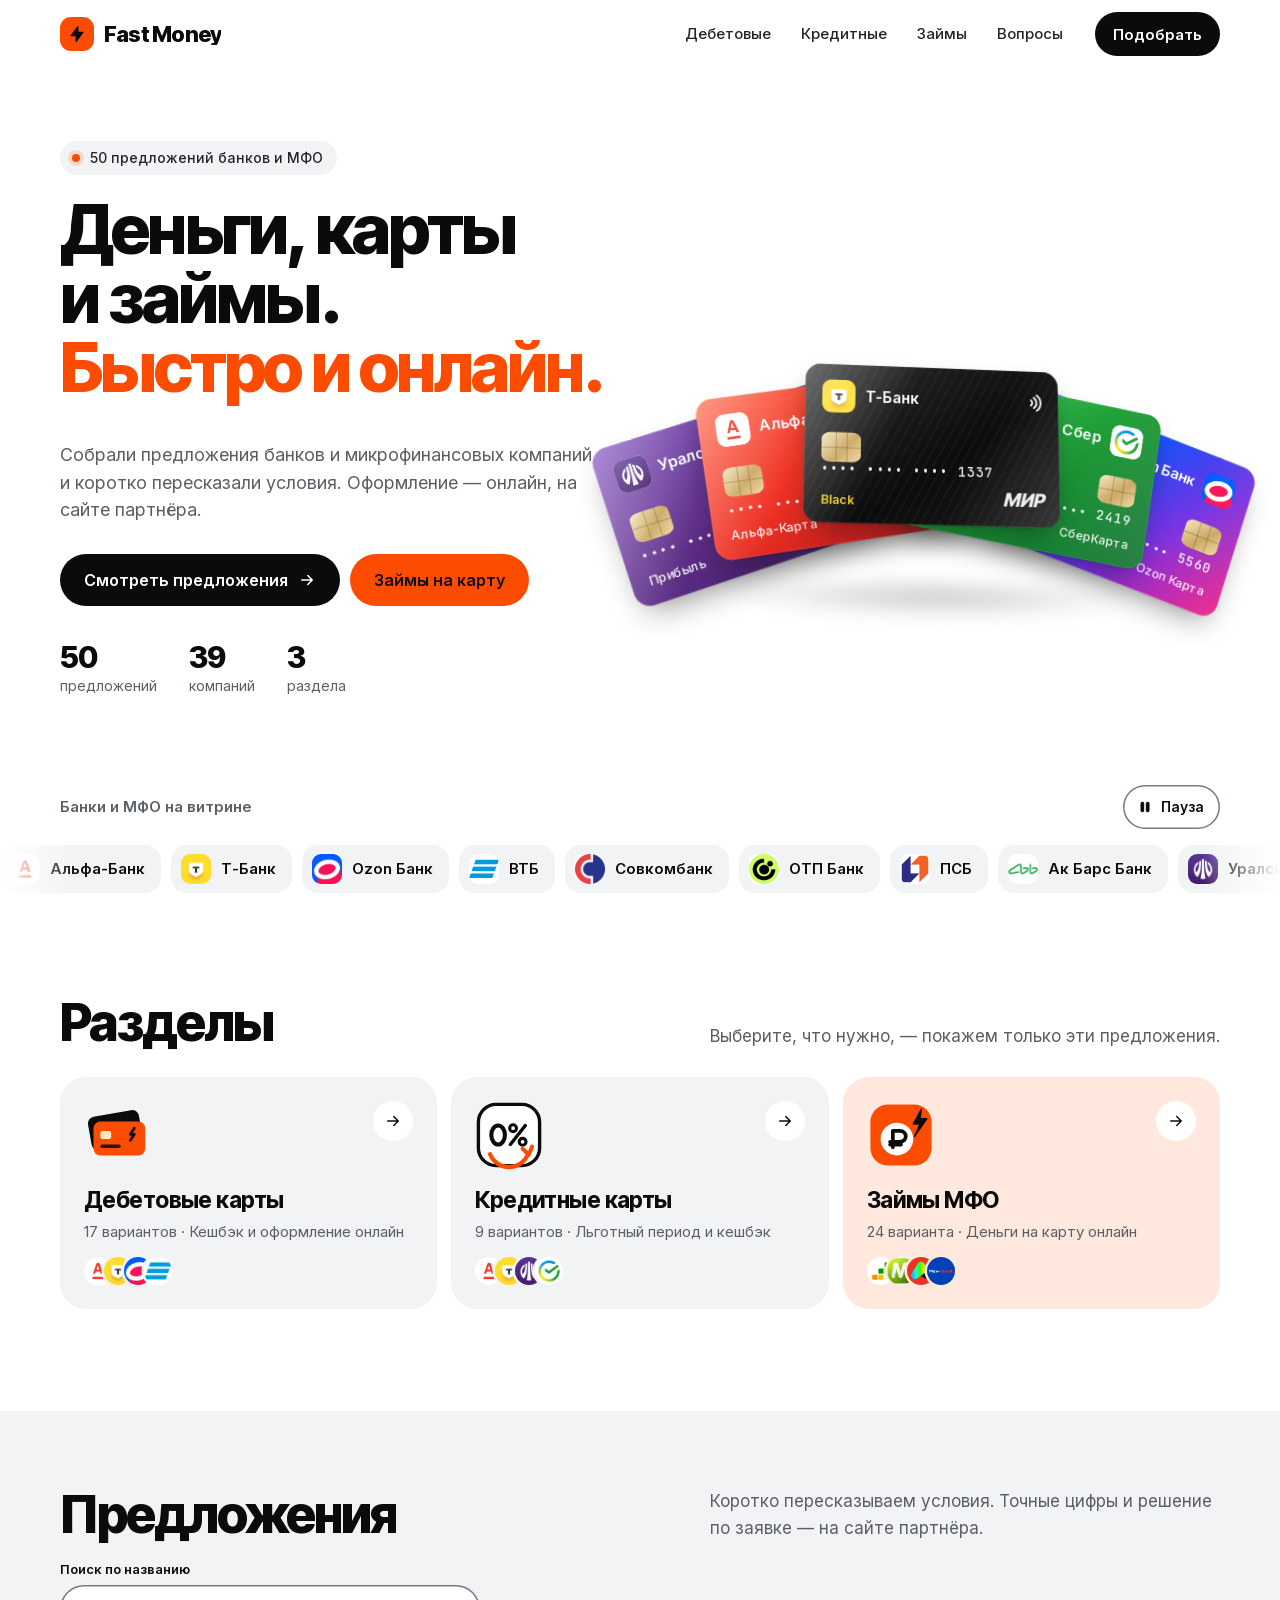
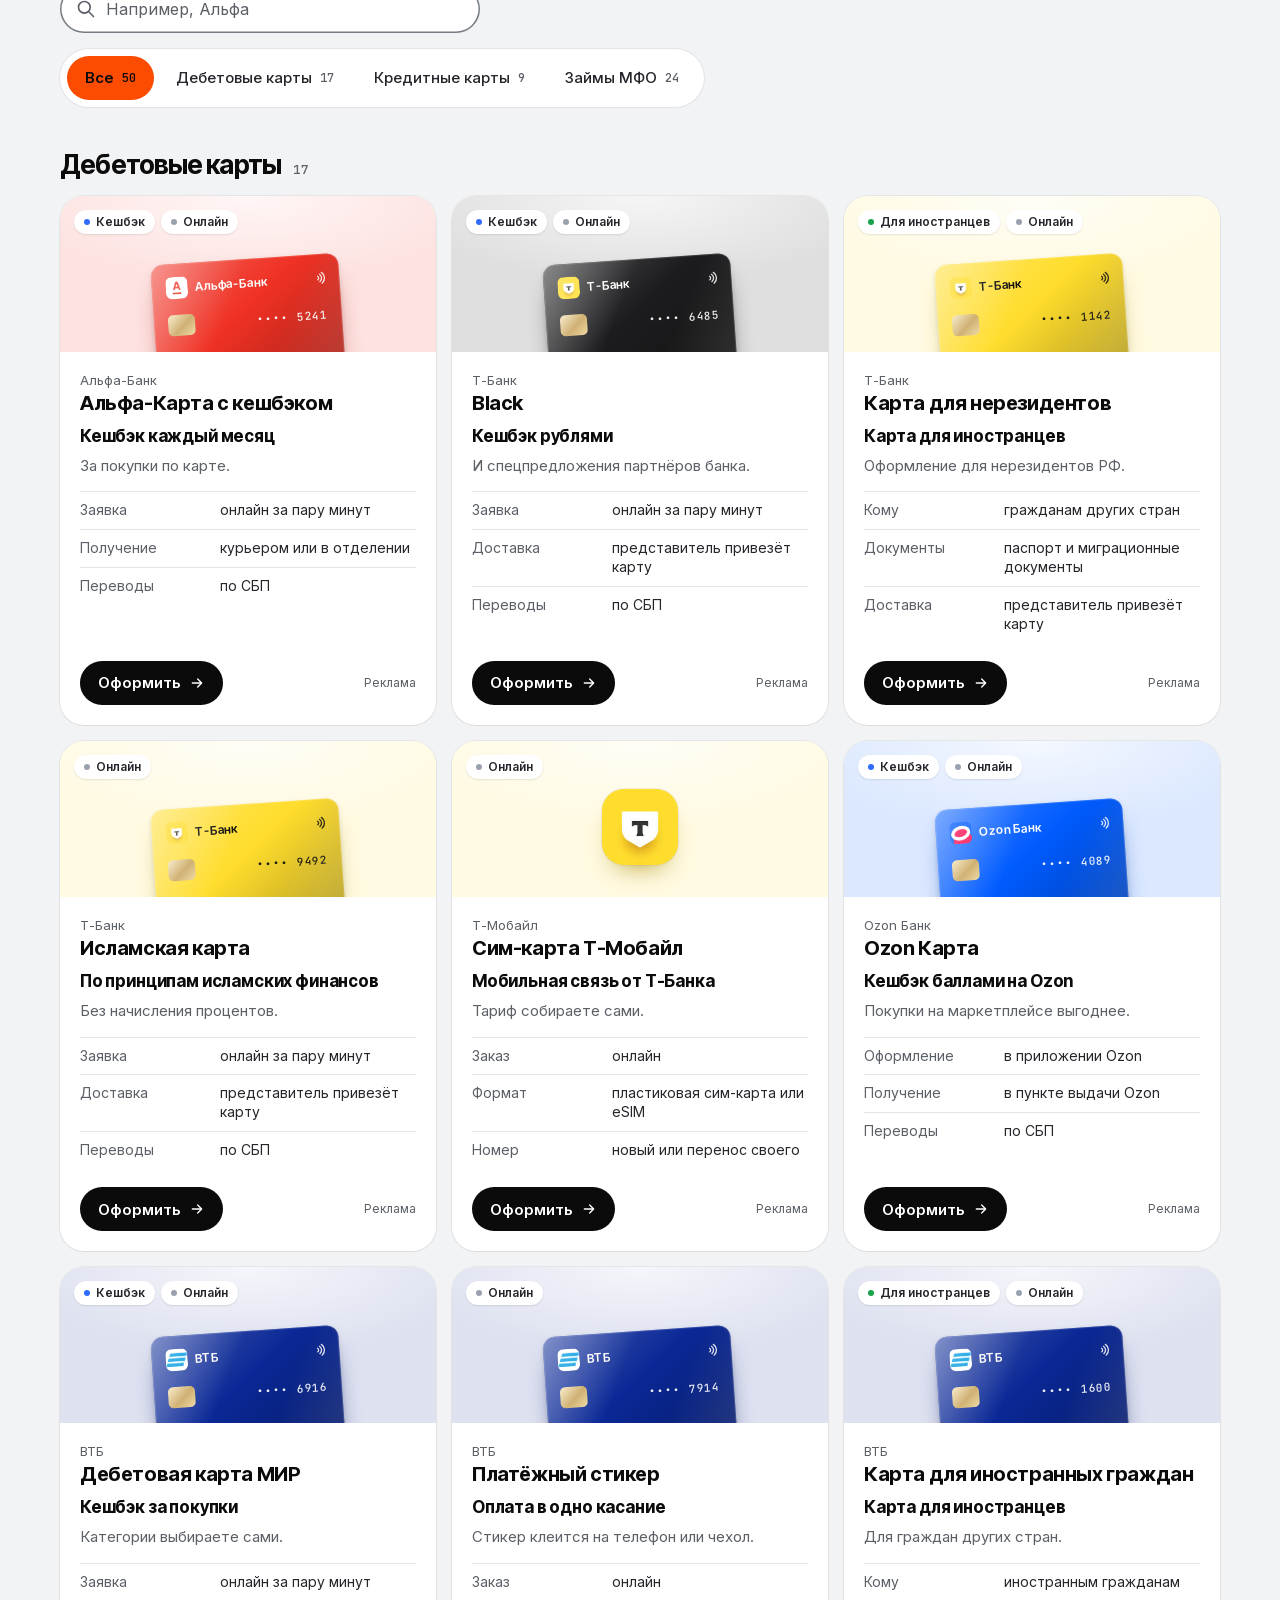
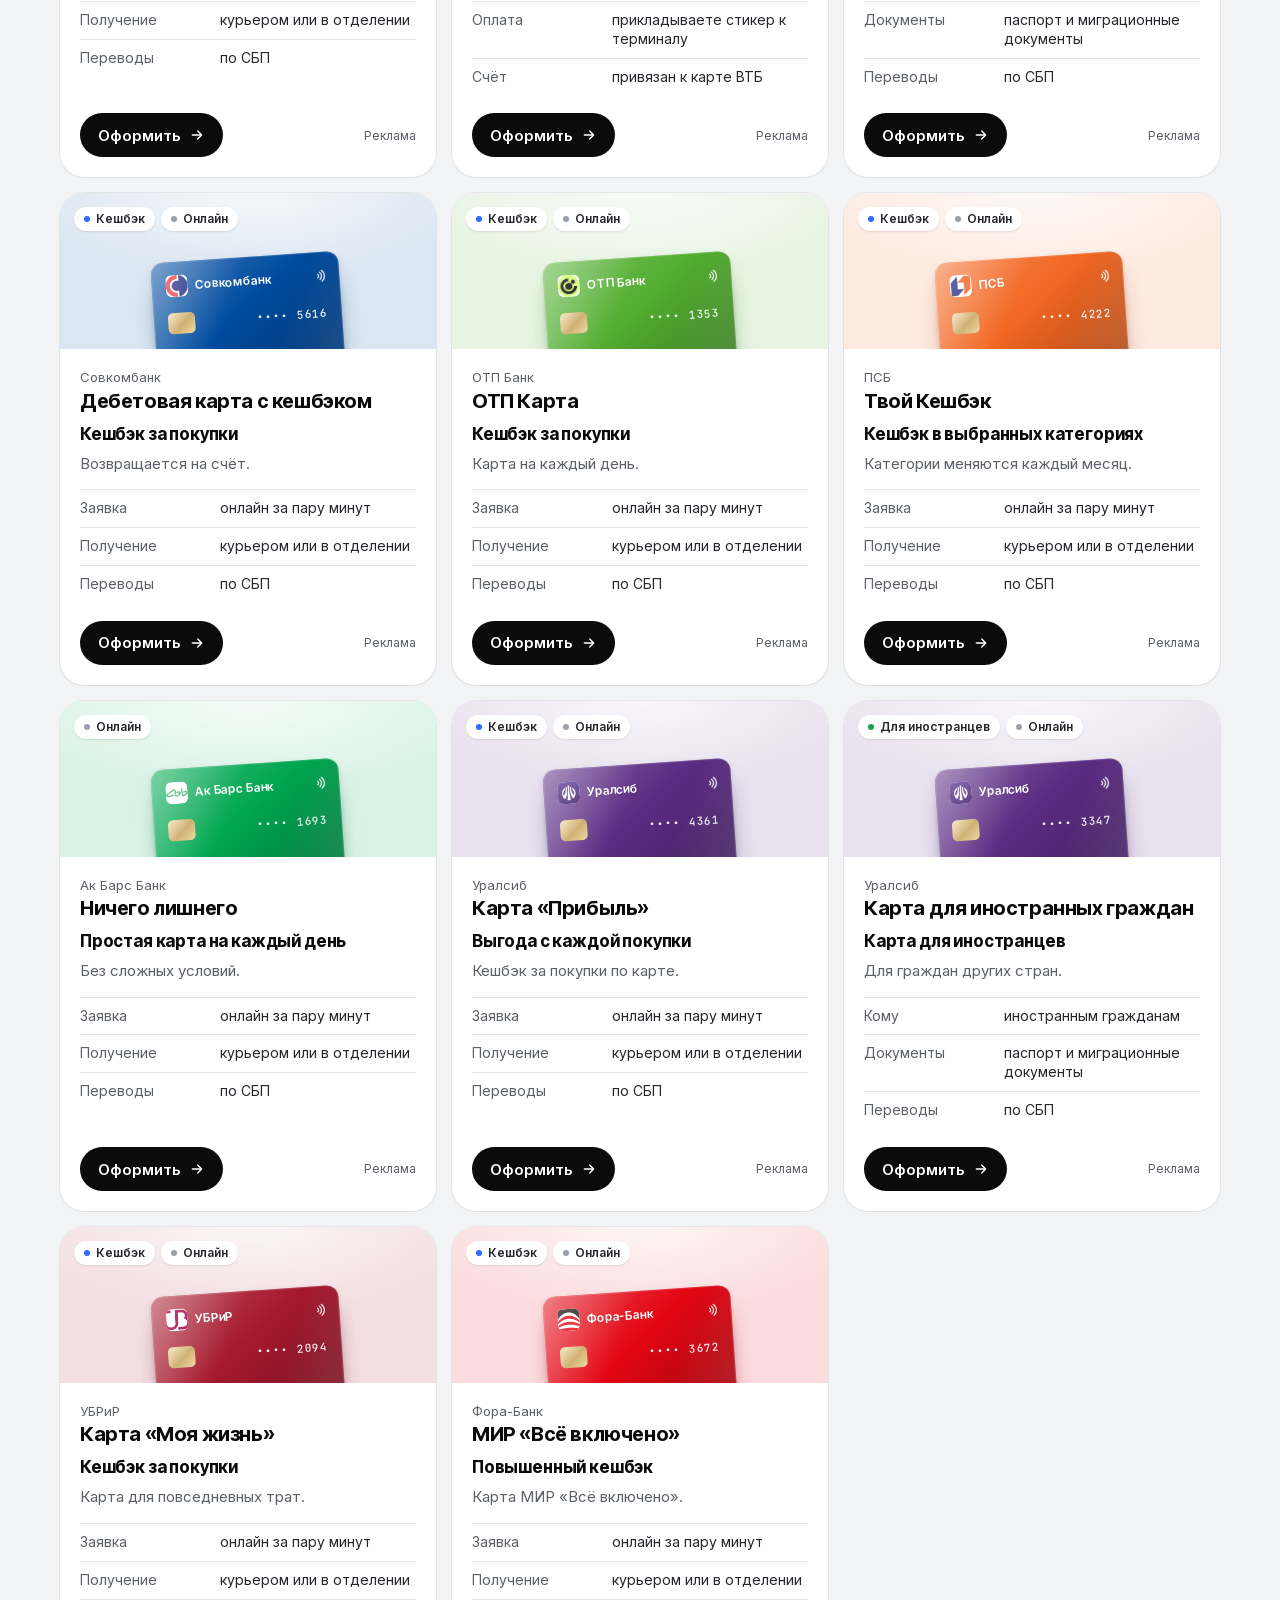
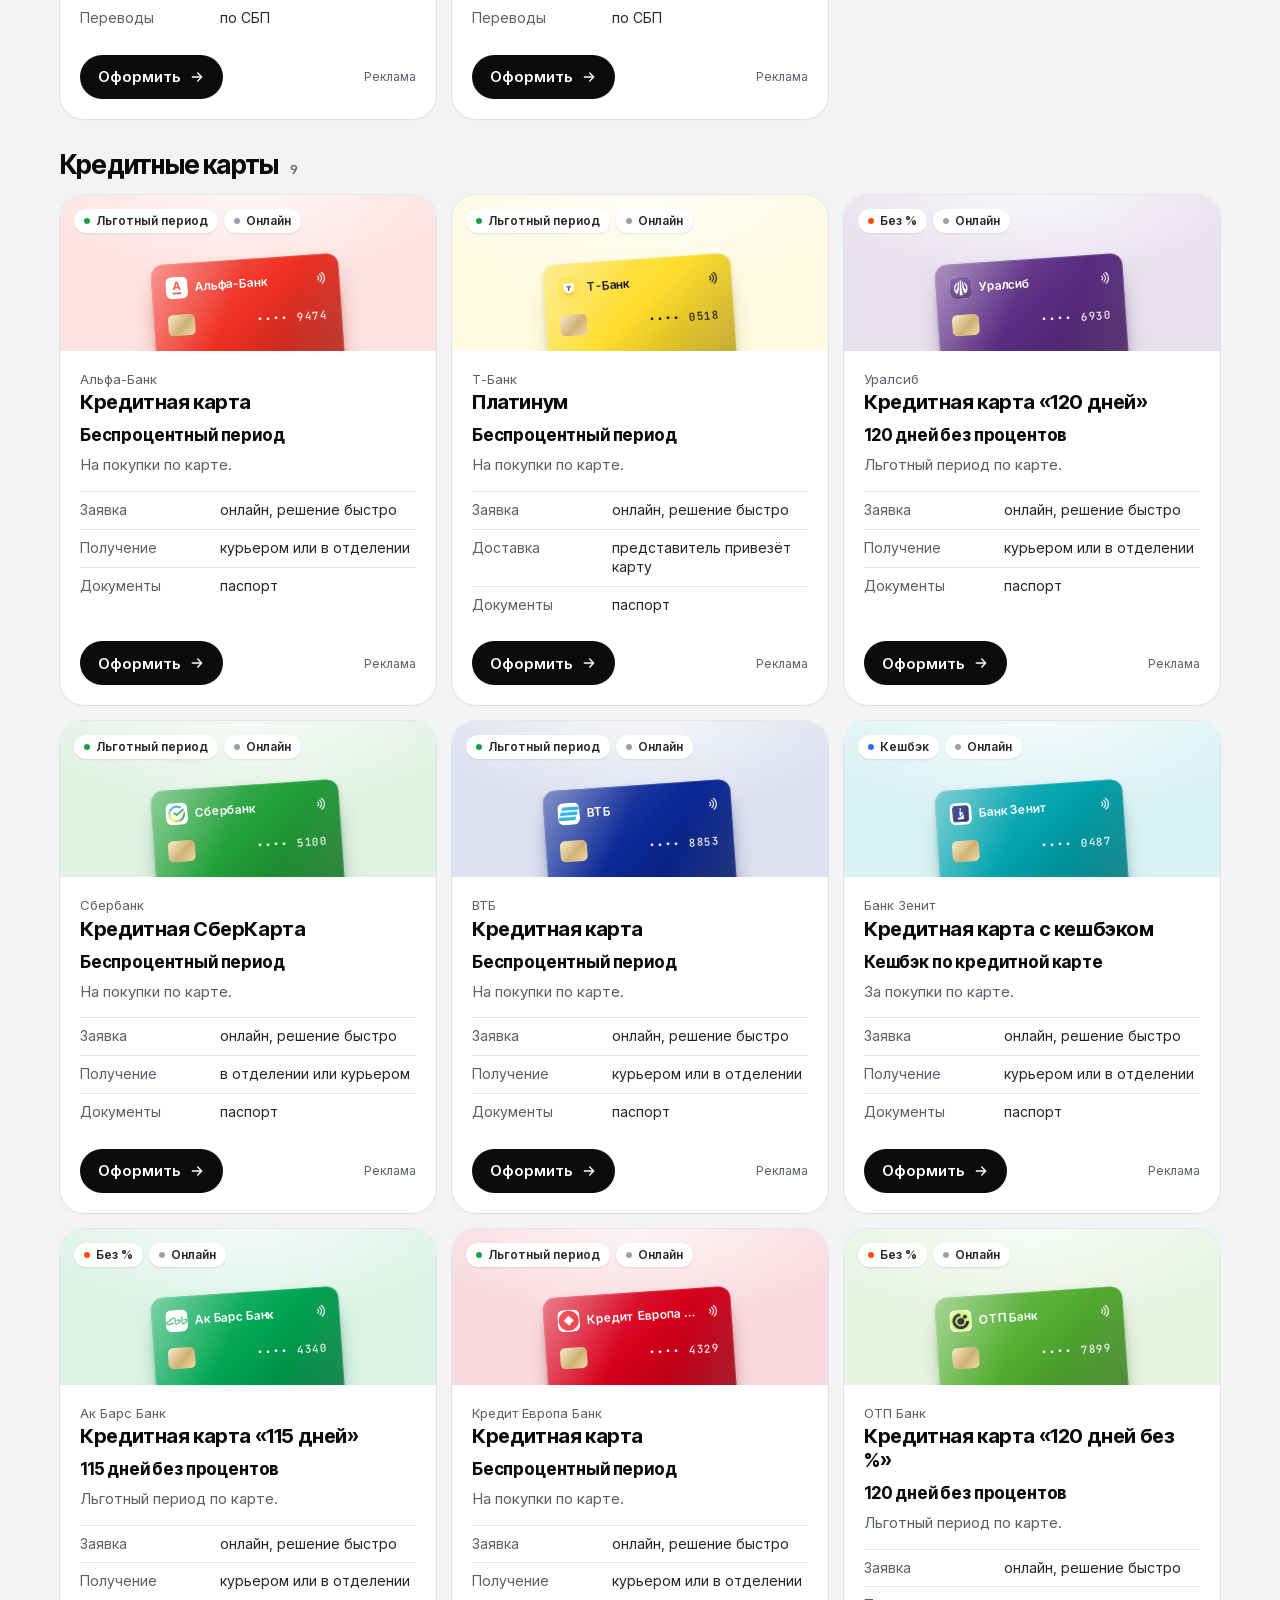
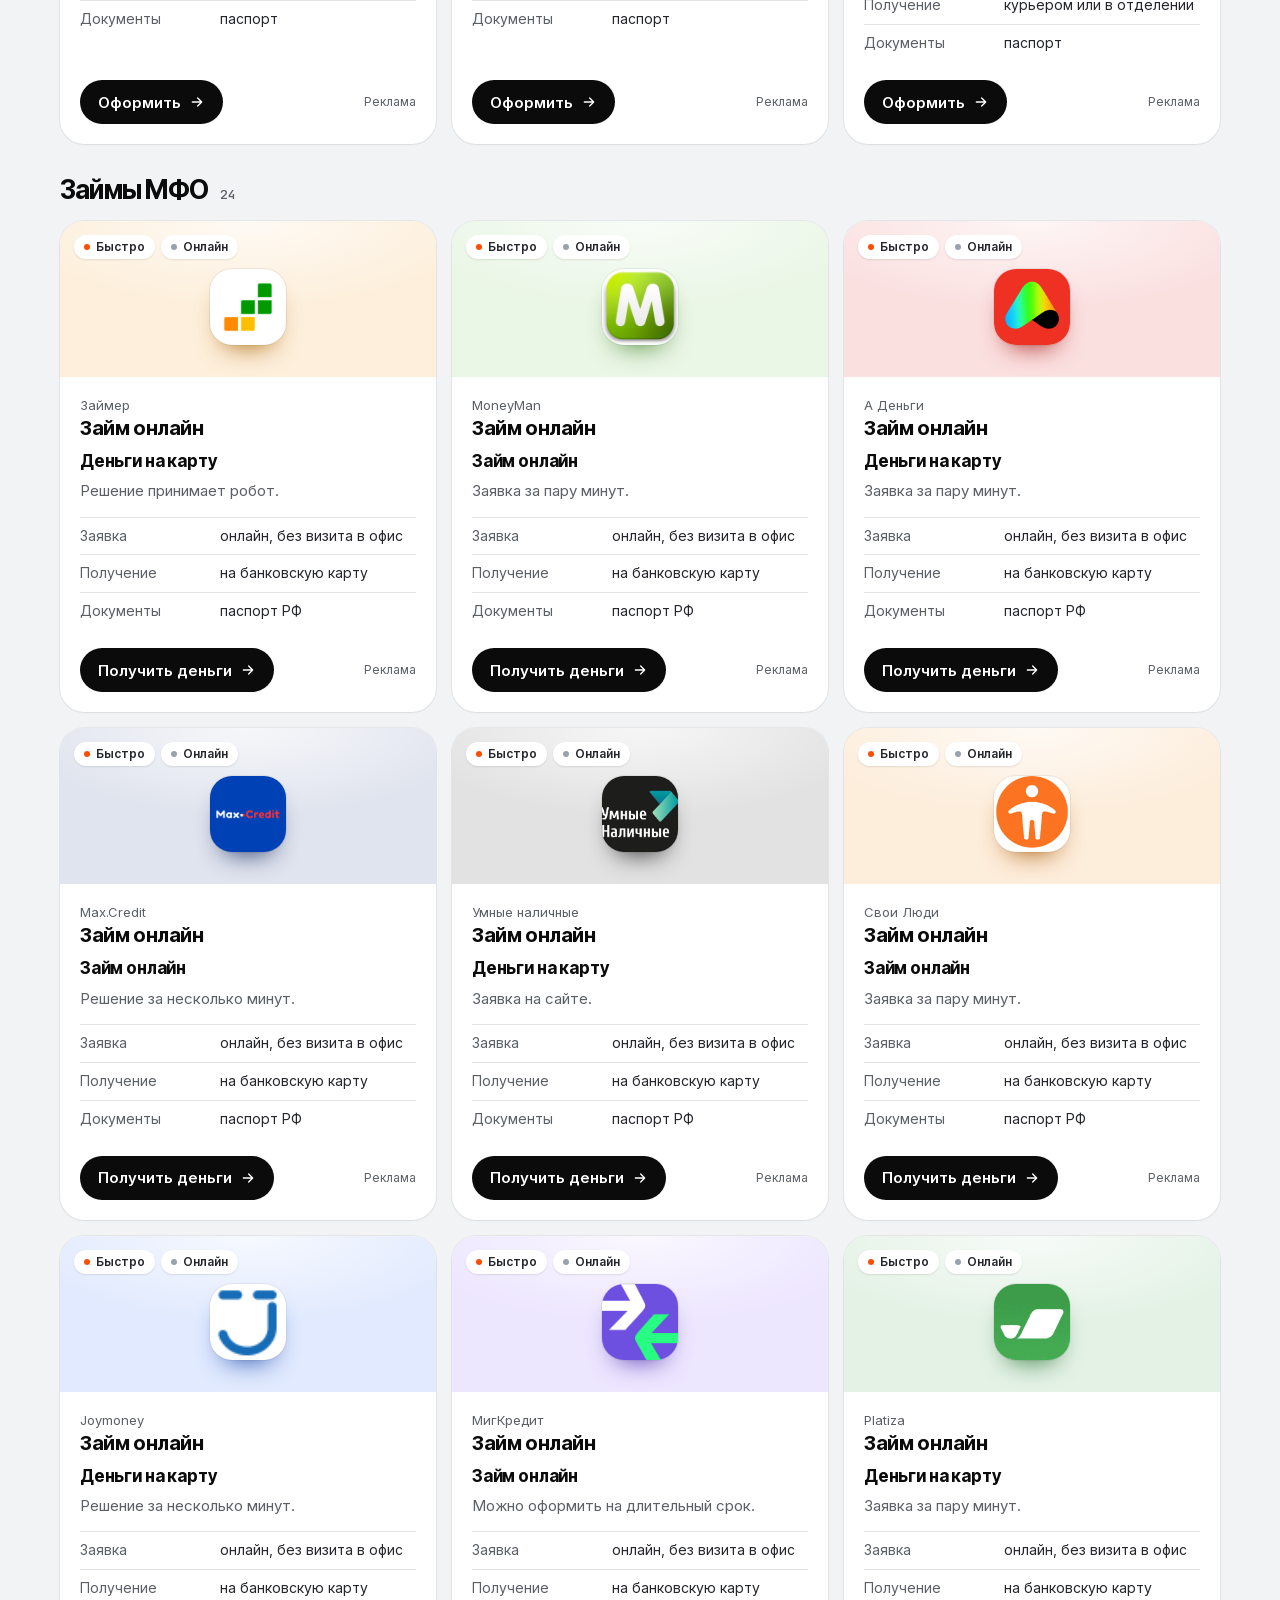
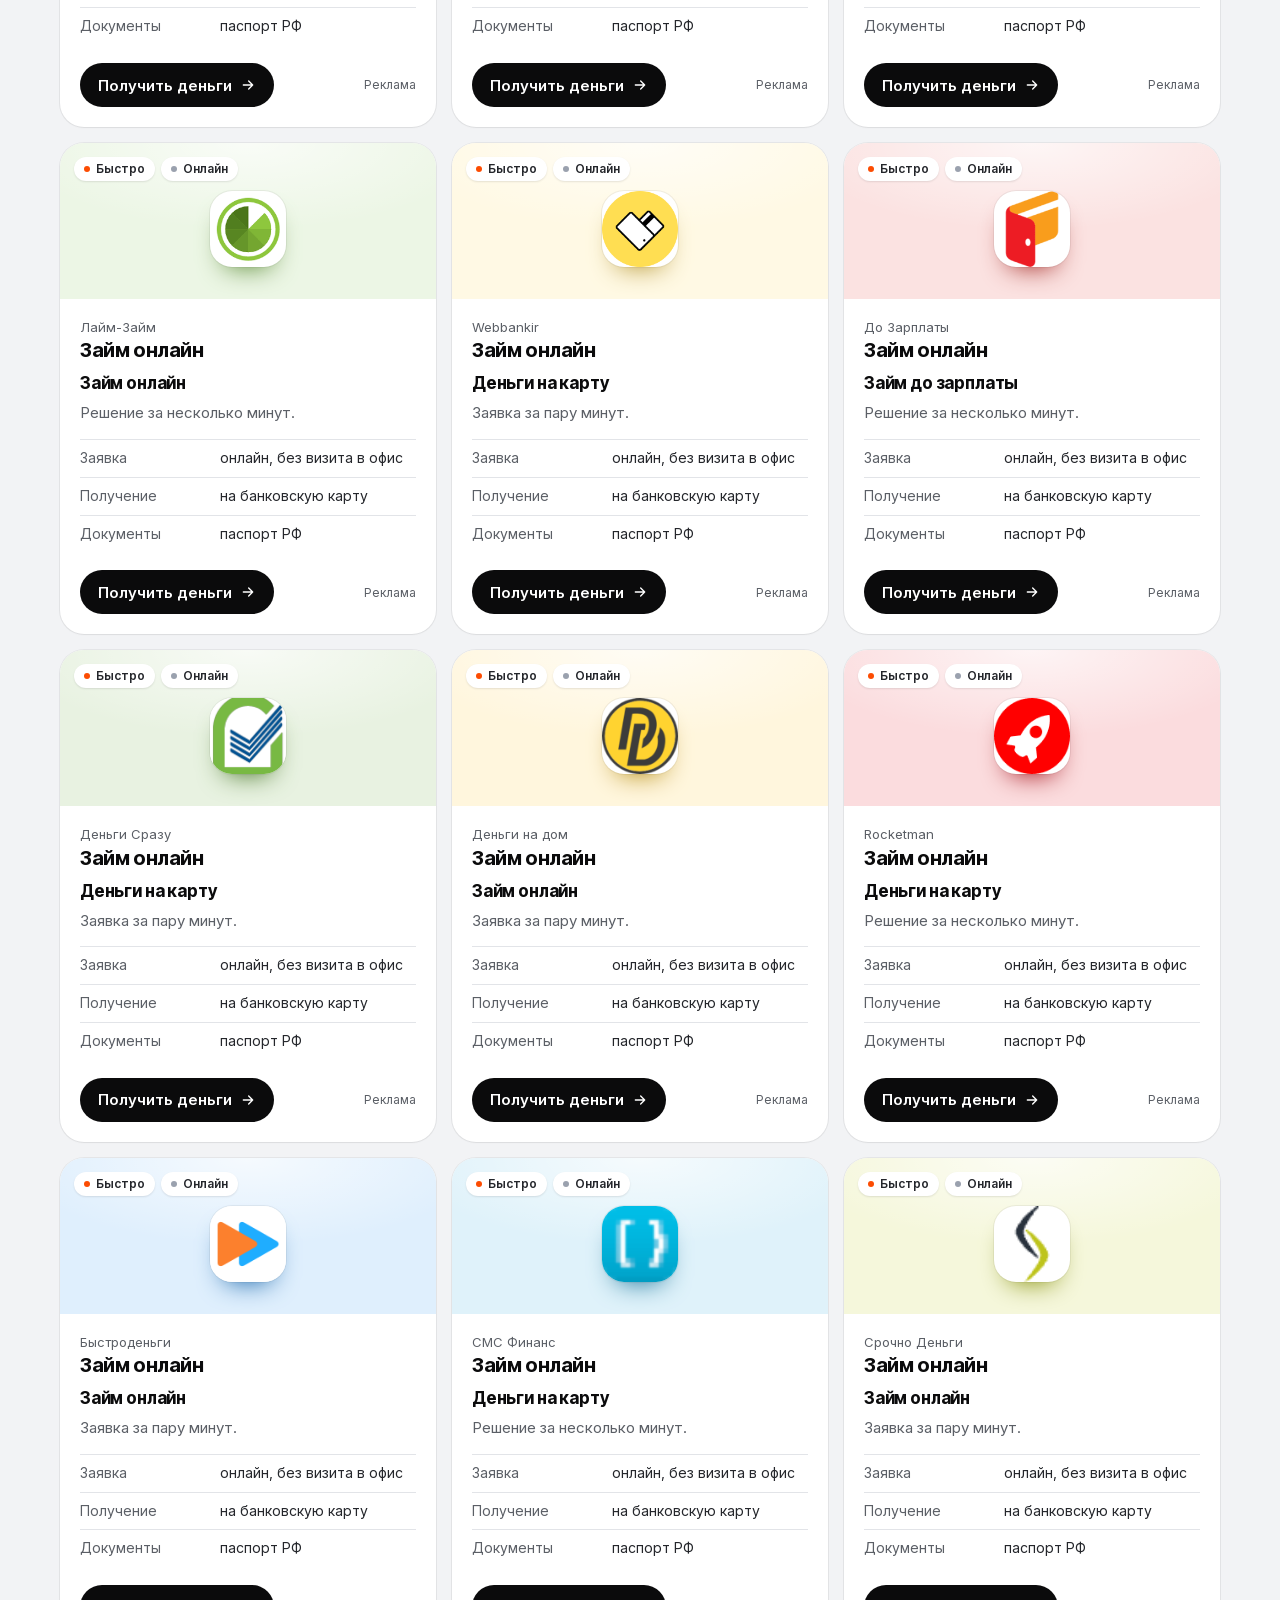
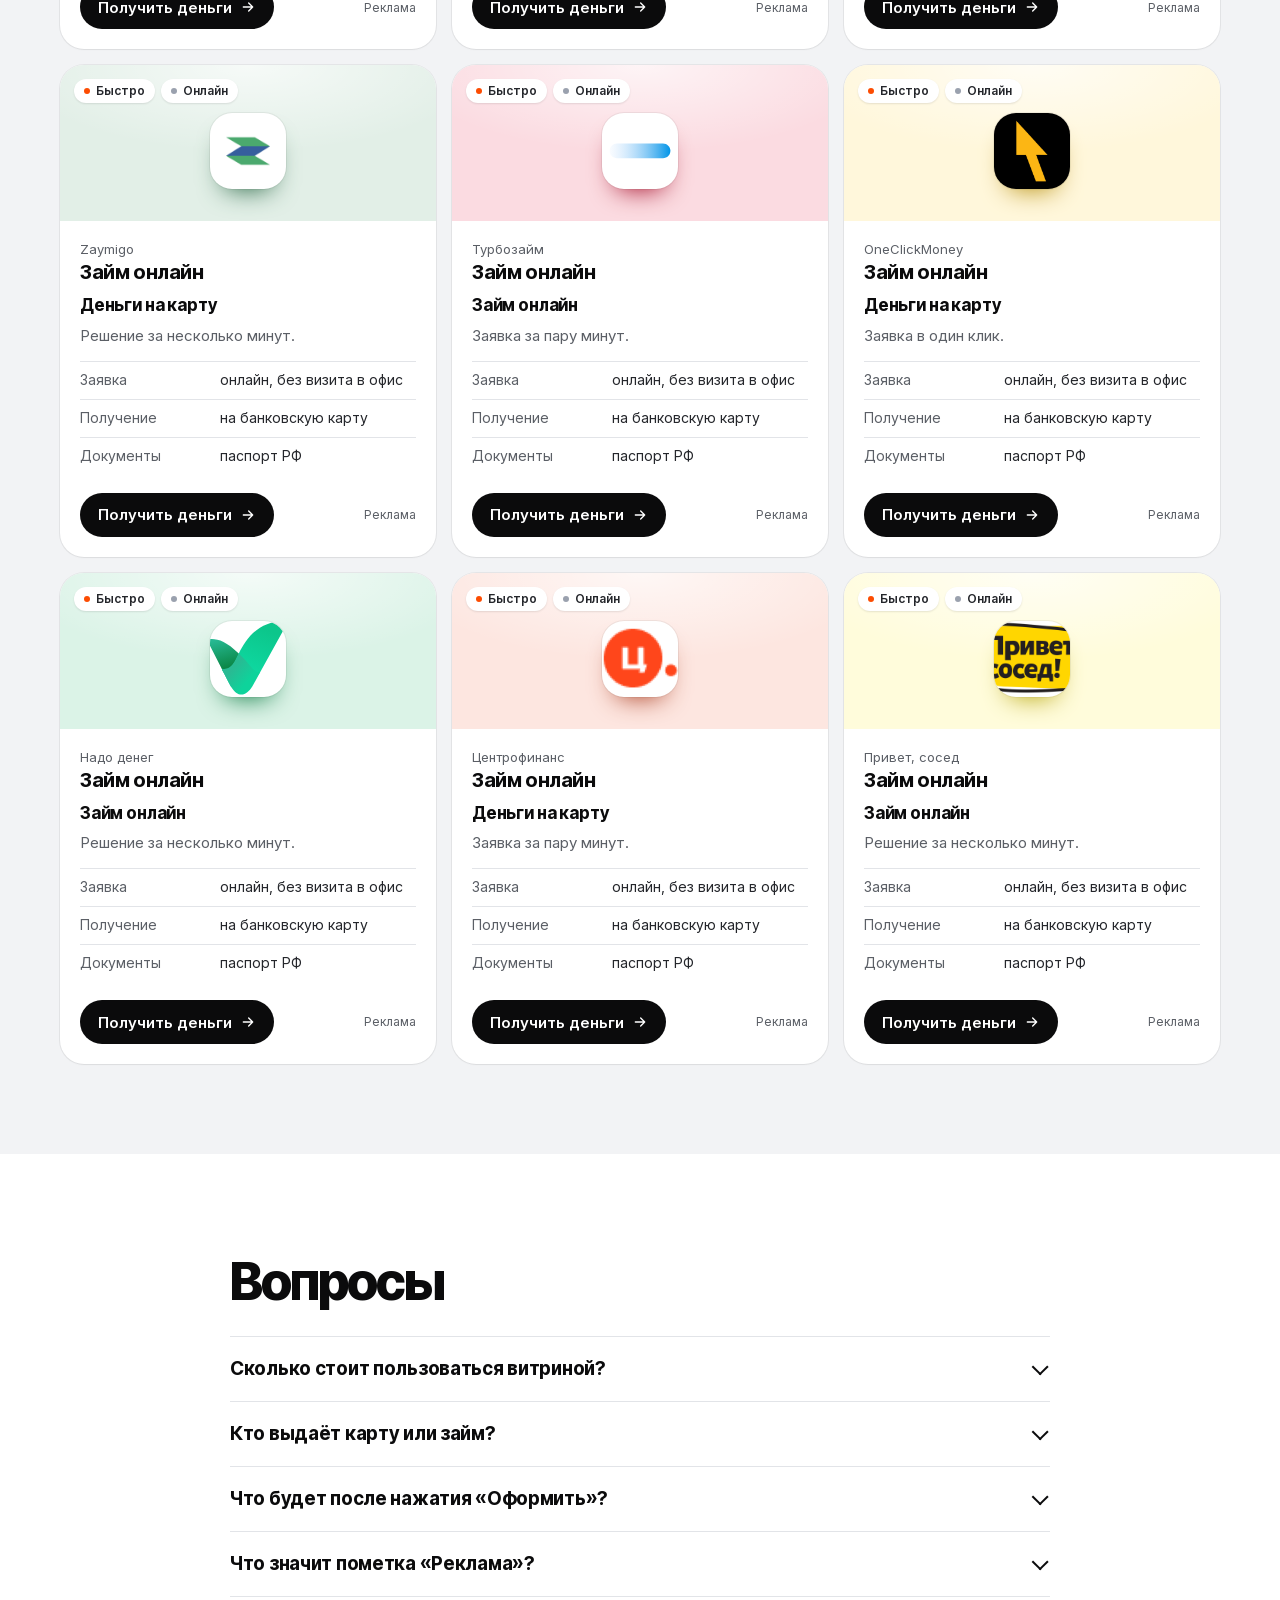
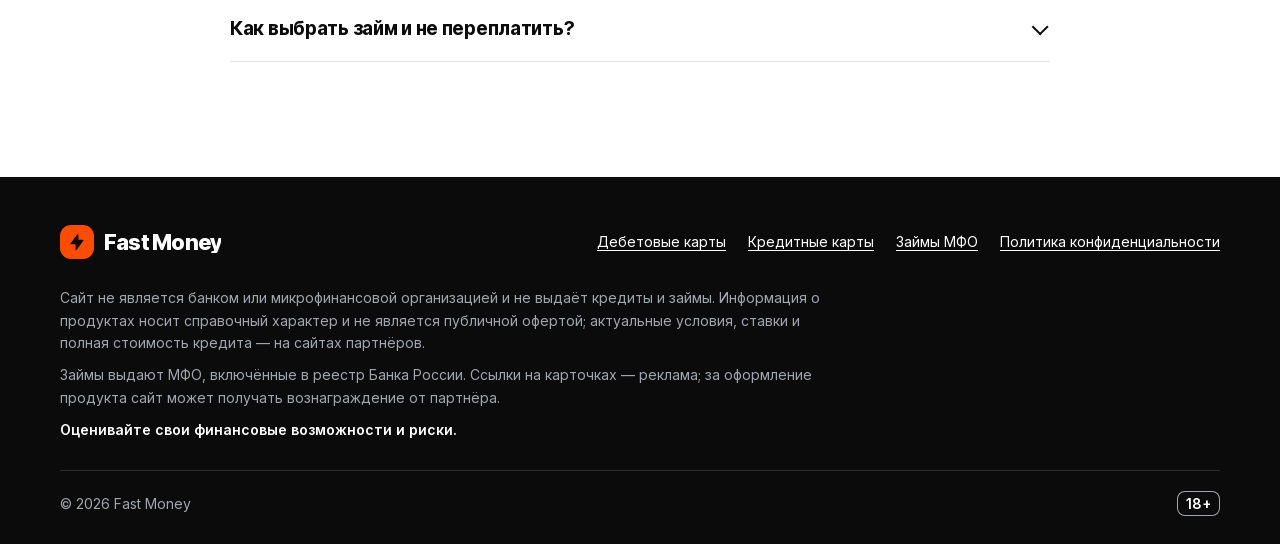
==== commit e9c85dd6: "Без запроса даты на Pages" ====
--- a/index.html
+++ b/index.html
@@ -197,6 +197,6 @@
 <script src="data.js?v=20261004"></script>
 <script src="js/brands.js?v=20261003"></script>
 <script src="js/icons.js?v=20261003"></script>
-<script src="js/app.js?v=20261003"></script>
+<script src="js/app.js?v=20261004"></script>
 </body>
 </html>
